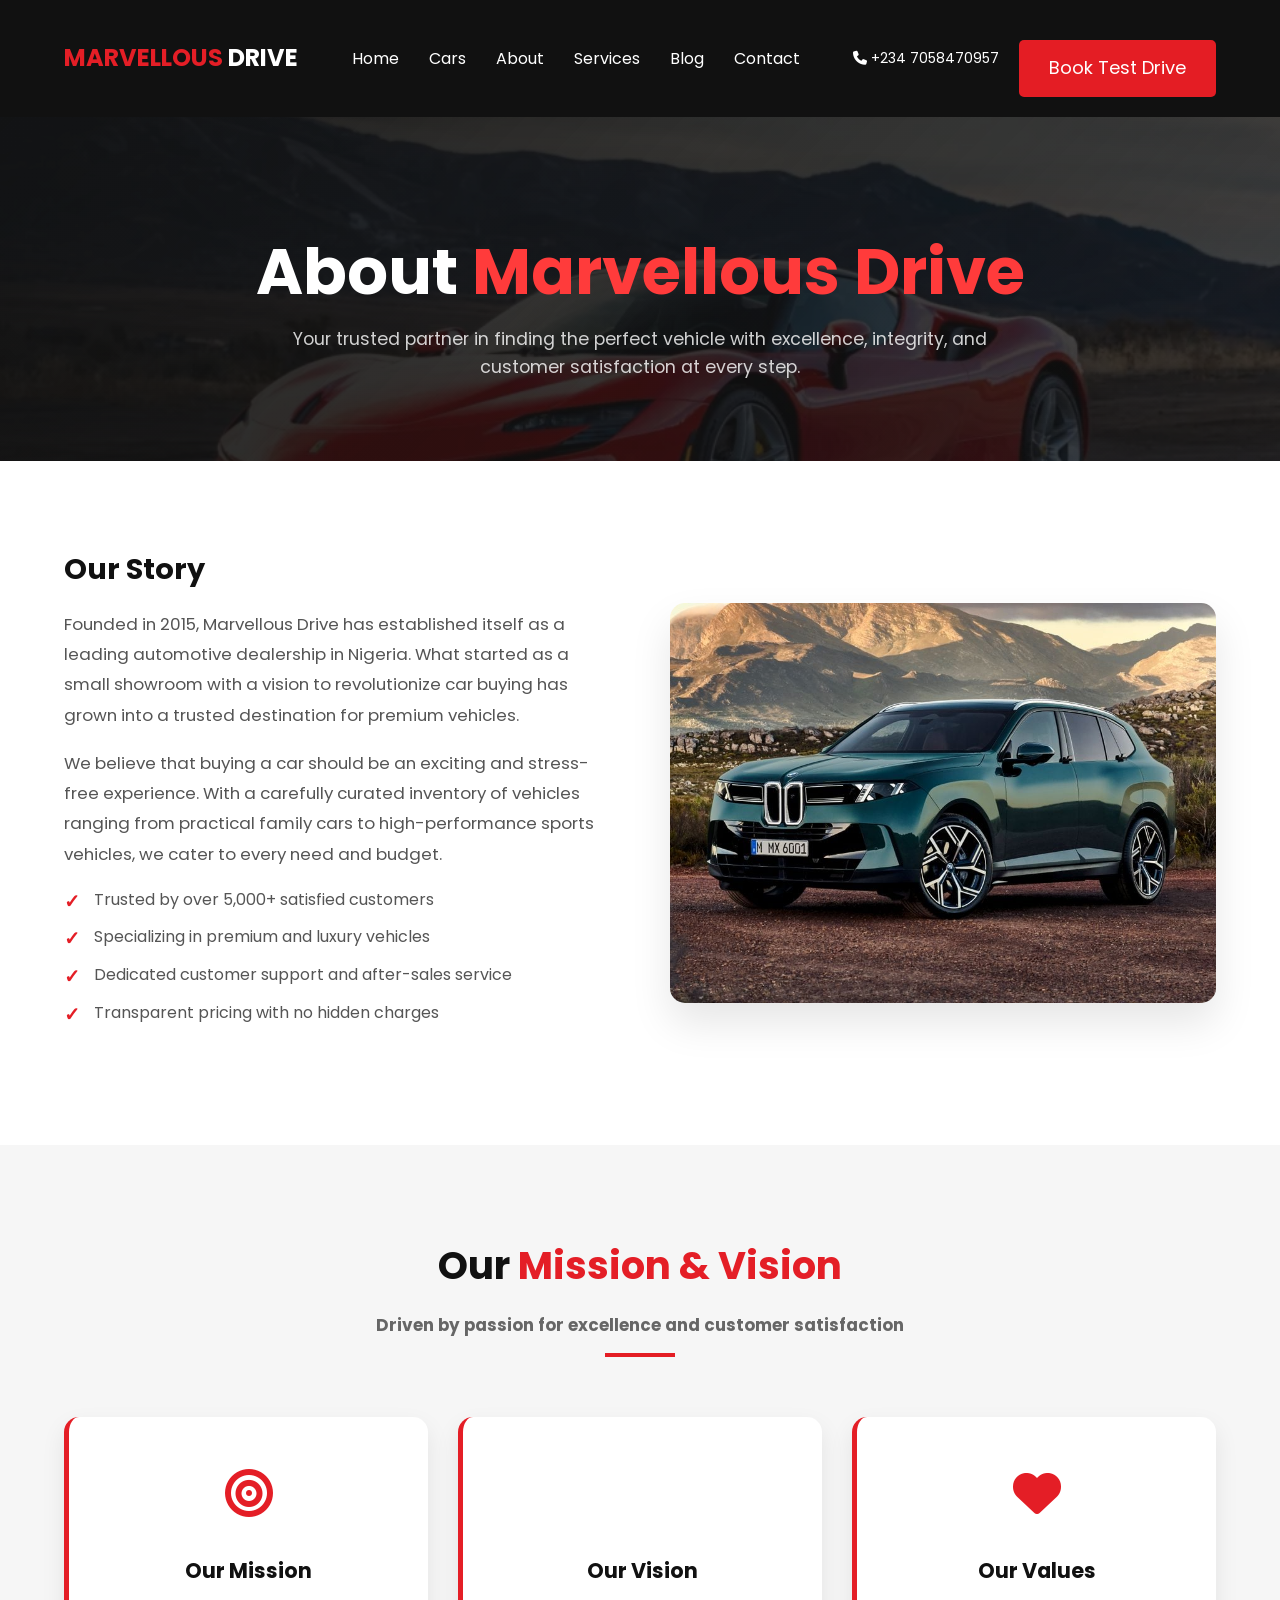
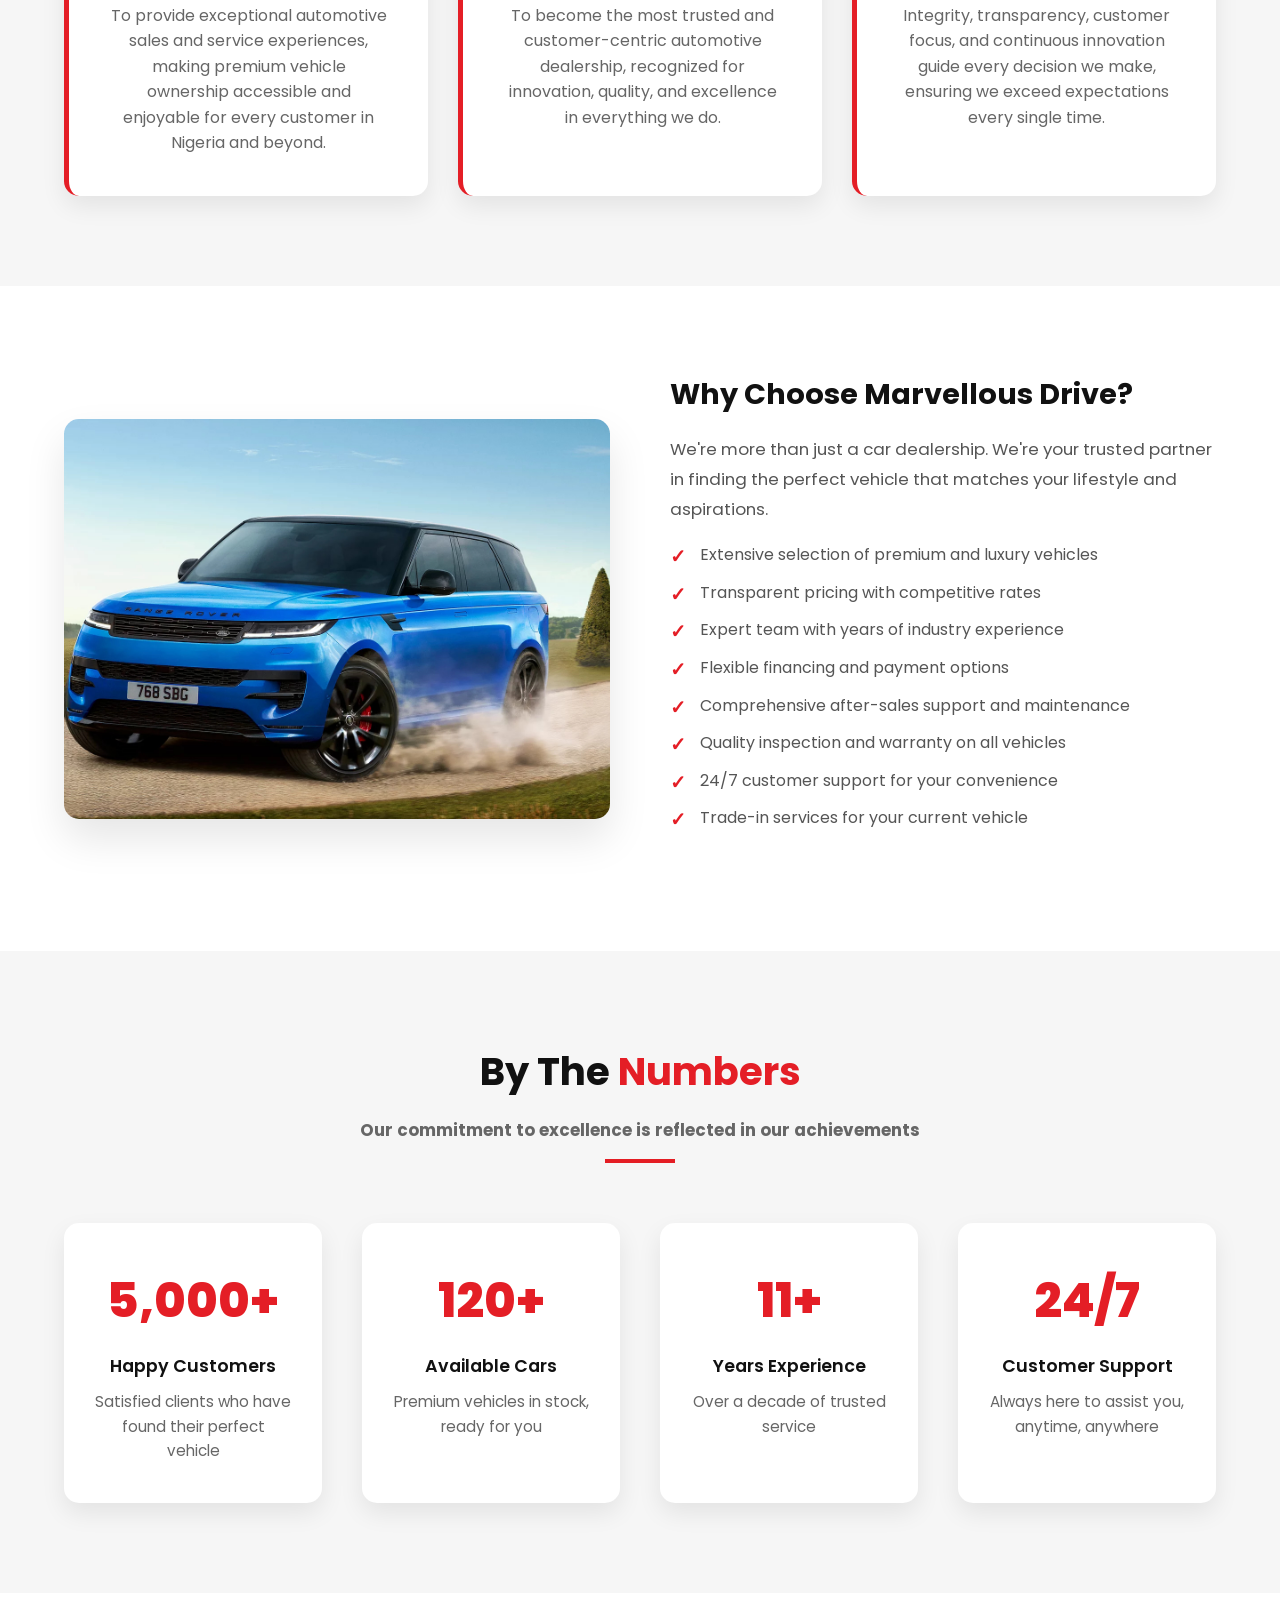
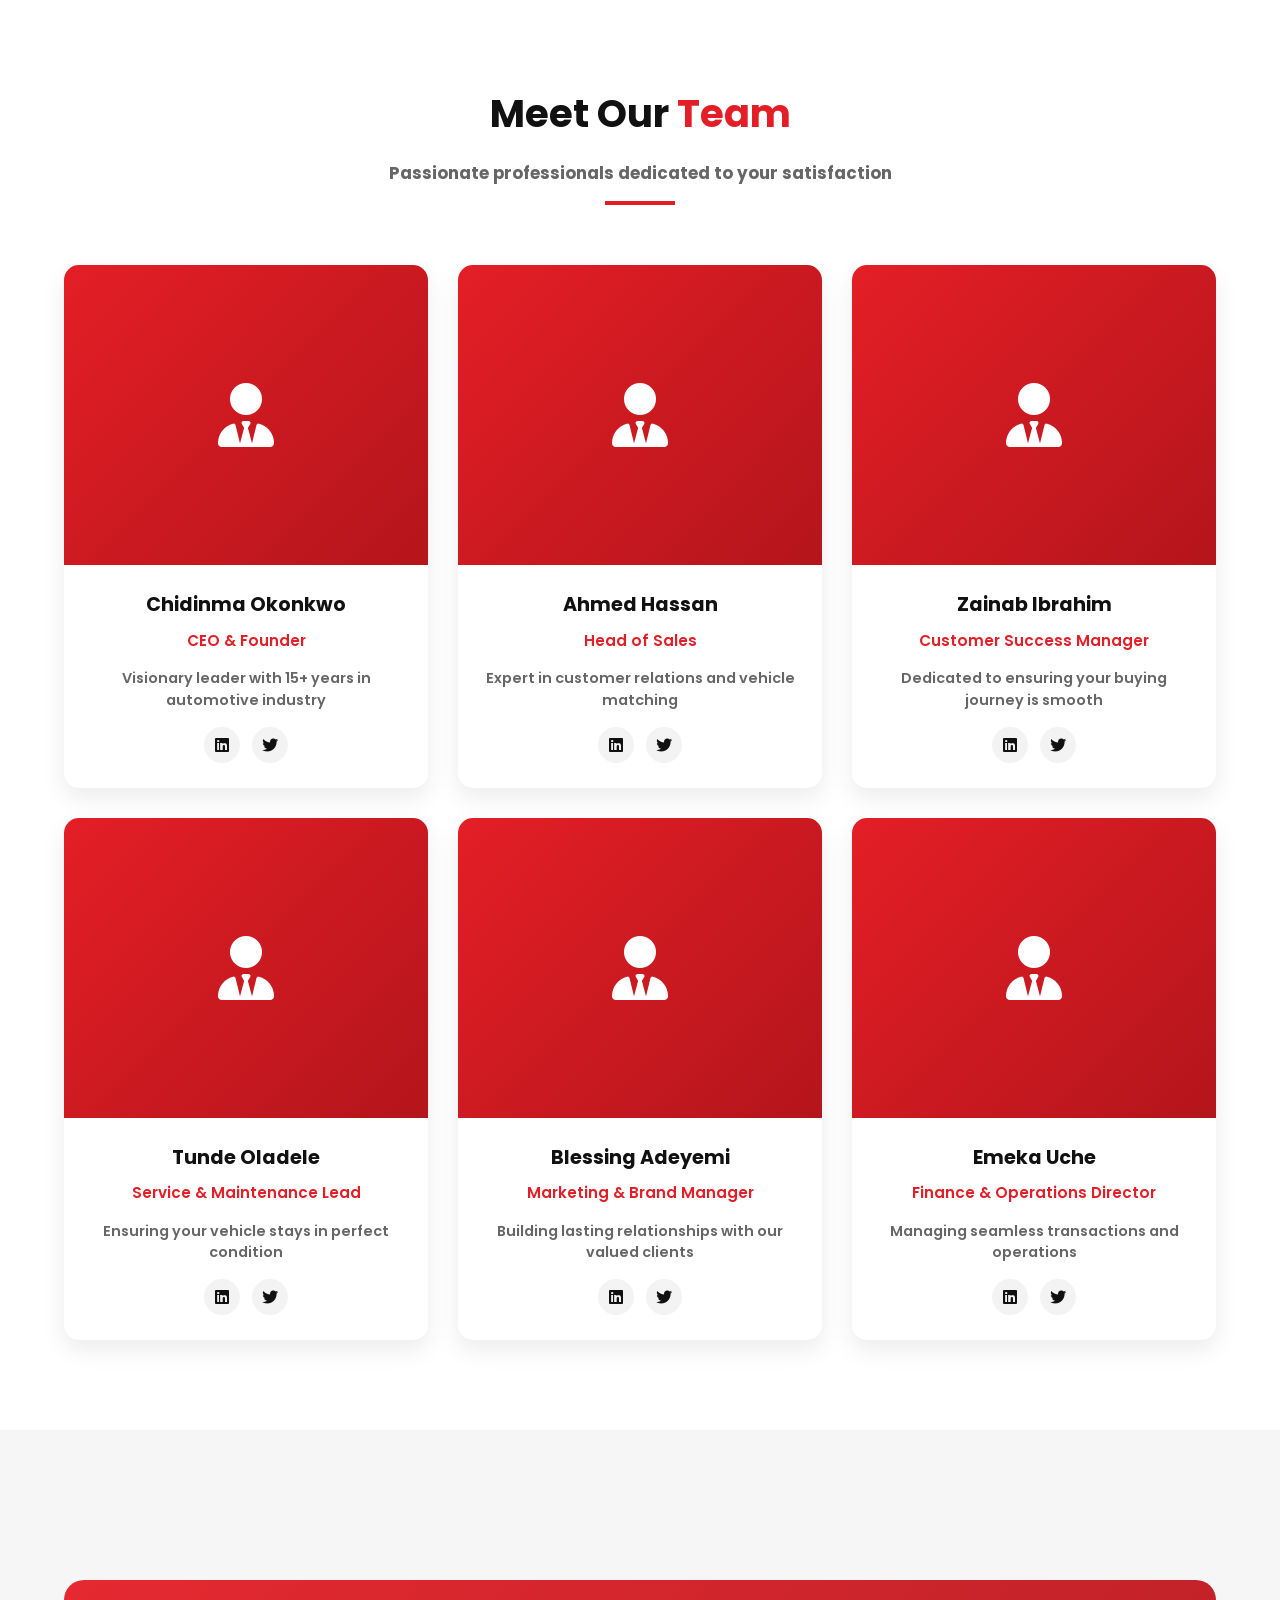
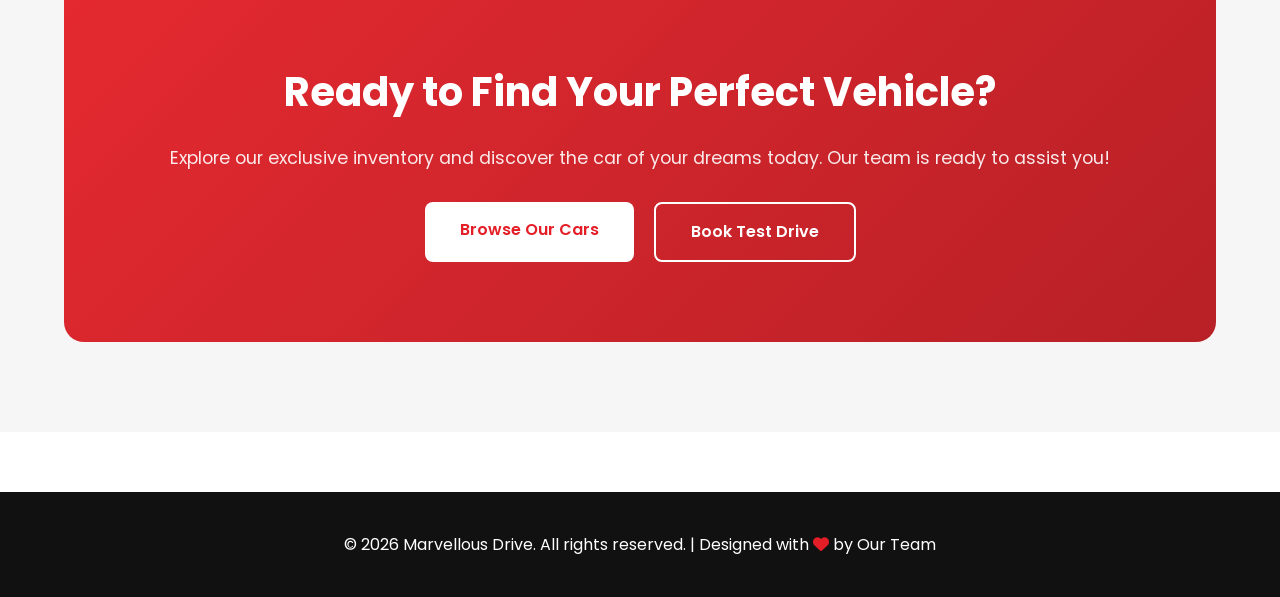
==== about.html @ fefc9649 "Add files" ====
<!DOCTYPE html>
<html lang="en">
<head>
    <meta charset="UTF-8">
    <meta name="viewport" content="width=device-width, initial-scale=1.0">
    <title>About Us | Marvellous Drive</title>
    <link rel="stylesheet" href="css/style.css">
    <link rel="preconnect" href="https://fonts.googleapis.com">
    <link rel="preconnect" href="https://fonts.gstatic.com" crossorigin>
    <link href="https://fonts.googleapis.com/css2?family=Poppins:wght@300;400;500;600;700;800&display=swap" rel="stylesheet">
    <link rel="stylesheet" href="https://cdnjs.cloudflare.com/ajax/libs/font-awesome/6.5.2/css/all.min.css">
    <style>
        /* Smooth scroll behavior */
        html {
            scroll-behavior: smooth;
        }

        /* ABOUT PAGE STYLES */
        .about-page {
            background: #f6f6f6;
        }

        .about-hero {
            background: linear-gradient(135deg, rgba(17,17,17,0.95), rgba(17,17,17,0.75)),
                url('images/2022_ferrari_sf90-stradale_sf90_-5-97916.webp') center/cover no-repeat;
            padding: 120px 0 80px;
            color: #fff;
            text-align: center;
        }

        .about-hero h1 {
            font-size: clamp(2.5rem, 5vw, 4.5rem);
            line-height: 1.1;
            margin-bottom: 18px;
        }

        .about-hero h1 span {
            color: #ff3b3b;
        }

        .about-hero p {
            color: rgba(255,255,255,0.8);
            font-size: 1.1rem;
            max-width: 700px;
            margin: 0 auto;
        }

        /* ABOUT CONTENT SECTIONS */
        .about-section {
            padding: 90px 0;
        }

        .about-section.alternate {
            background: #fff;
        }

        .section-title {
            text-align: center;
            margin-bottom: 60px;
        }

        .section-title h2 {
            font-size: clamp(2rem, 3vw, 3rem);
            color: #111;
            margin-bottom: 15px;
        }

        .section-title span {
            color: #e41e26;
        }

        .section-title p {
            color: #666;
            font-size: 1.05rem;
            max-width: 700px;
            margin: 0 auto;
        }

        /* ABOUT CONTENT LAYOUT */
        .about-content {
            display: grid;
            grid-template-columns: 1fr 1fr;
            gap: 60px;
            align-items: center;
        }

        .about-content.reverse {
            direction: rtl;
        }

        .about-content.reverse > * {
            direction: ltr;
        }

        .about-text h3 {
            font-size: 1.8rem;
            color: #111;
            margin-bottom: 20px;
            line-height: 1.3;
        }

        .about-text p {
            color: #555;
            line-height: 1.8;
            margin-bottom: 18px;
            font-size: 1.05rem;
        }

        .about-text ul {
            list-style: none;
            margin-bottom: 30px;
        }

        .about-text li {
            color: #555;
            font-size: 1rem;
            padding-left: 30px;
            margin-bottom: 12px;
            position: relative;
            line-height: 1.6;
        }

        .about-text li:before {
            content: "✓";
            position: absolute;
            left: 0;
            color: #e41e26;
            font-weight: 700;
            font-size: 1.2rem;
        }

        .about-image {
            border-radius: 15px;
            overflow: hidden;
            box-shadow: 0 20px 40px rgba(0,0,0,0.1);
        }

        .about-image img {
            width: 100%;
            height: 400px;
            object-fit: cover;
            display: block;
        }

        /* STATS SECTION */
        .stats-container {
            display: grid;
            grid-template-columns: repeat(auto-fit, minmax(250px, 1fr));
            gap: 40px;
            margin-bottom: 0;
        }

        .stat-item {
            background: #fff;
            border-radius: 15px;
            padding: 40px 30px;
            text-align: center;
            box-shadow: 0 10px 25px rgba(0,0,0,0.08);
            transition: transform 0.3s ease, box-shadow 0.3s ease;
        }

        .stat-item:hover {
            transform: translateY(-8px);
            box-shadow: 0 15px 35px rgba(0,0,0,0.12);
        }

        .stat-item .number {
            font-size: 3rem;
            font-weight: 800;
            color: #e41e26;
            margin-bottom: 12px;
        }

        .stat-item .label {
            font-size: 1.1rem;
            color: #111;
            font-weight: 600;
        }

        .stat-item .description {
            color: #666;
            font-size: 0.95rem;
            margin-top: 10px;
        }

        /* VALUES SECTION */
        .values-grid {
            display: grid;
            grid-template-columns: repeat(auto-fit, minmax(280px, 1fr));
            gap: 30px;
        }

        .value-card {
            background: #fff;
            border-radius: 15px;
            padding: 40px;
            text-align: center;
            box-shadow: 0 10px 25px rgba(0,0,0,0.08);
            border-left: 5px solid #e41e26;
            transition: transform 0.3s ease;
        }

        .value-card:hover {
            transform: translateY(-10px);
        }

        .value-card .icon {
            font-size: 3rem;
            color: #e41e26;
            margin-bottom: 20px;
            display: block;
        }

        .value-card h4 {
            font-size: 1.3rem;
            color: #111;
            margin-bottom: 15px;
        }

        .value-card p {
            color: #666;
            line-height: 1.6;
        }

        /* TEAM SECTION */
        .team-grid {
            display: grid;
            grid-template-columns: repeat(auto-fit, minmax(280px, 1fr));
            gap: 30px;
        }

        .team-member {
            background: #fff;
            border-radius: 15px;
            overflow: hidden;
            text-align: center;
            box-shadow: 0 10px 25px rgba(0,0,0,0.08);
            transition: transform 0.3s ease;
        }

        .team-member:hover {
            transform: translateY(-10px);
        }

        .member-image {
            width: 100%;
            height: 300px;
            background: linear-gradient(135deg, #e41e26, #b4151b);
            display: flex;
            align-items: center;
            justify-content: center;
            font-size: 4rem;
            color: #fff;
        }

        .member-info {
            padding: 25px;
        }

        .member-info h4 {
            font-size: 1.2rem;
            color: #111;
            margin-bottom: 8px;
        }

        .member-info p {
            color: #e41e26;
            font-size: 0.95rem;
            margin-bottom: 15px;
            font-weight: 600;
        }

        .member-info .description {
            color: #666;
            font-size: 0.9rem;
            line-height: 1.5;
            margin-bottom: 15px;
        }

        .member-socials {
            display: flex;
            gap: 12px;
            justify-content: center;
        }

        .member-socials a {
            width: 36px;
            height: 36px;
            border-radius: 50%;
            background: #f3f3f3;
            color: #111;
            display: flex;
            align-items: center;
            justify-content: center;
            transition: all 0.3s ease;
        }

        .member-socials a:hover {
            background: #e41e26;
            color: #fff;
        }

        /* CTA SECTION */
        .about-cta {
            background: linear-gradient(135deg, rgba(228, 30, 38, 0.95), rgba(180, 21, 27, 0.95));
            color: #fff;
            text-align: center;
            padding: 80px 30px;
            border-radius: 20px;
            margin: 60px 0 0;
        }

        .about-cta h2 {
            font-size: 2.5rem;
            margin-bottom: 20px;
        }

        .about-cta p {
            font-size: 1.1rem;
            margin-bottom: 30px;
            color: rgba(255,255,255,0.9);
        }

        .cta-buttons {
            display: flex;
            gap: 20px;
            justify-content: center;
            flex-wrap: wrap;
        }

        .cta-btn {
            padding: 15px 35px;
            border-radius: 8px;
            font-size: 1rem;
            font-weight: 600;
            cursor: pointer;
            border: none;
            transition: all 0.3s ease;
            text-decoration: none;
            display: inline-block;
        }

        .cta-btn.primary {
            background: #fff;
            color: #e41e26;
        }

        .cta-btn.primary:hover {
            transform: translateY(-3px);
            box-shadow: 0 10px 25px rgba(0,0,0,0.2);
        }

        .cta-btn.secondary {
            background: transparent;
            color: #fff;
            border: 2px solid #fff;
        }

        .cta-btn.secondary:hover {
            background: #fff;
            color: #e41e26;
        }

        /* RESPONSIVE */
        @media (max-width: 768px) {
            .about-content {
                grid-template-columns: 1fr;
                gap: 40px;
            }

            .about-content.reverse {
                direction: ltr;
            }

            .about-image img {
                height: 300px;
            }

            .about-section {
                padding: 60px 0;
            }

            .stats-container {
                grid-template-columns: 1fr 1fr;
                gap: 20px;
            }

            .values-grid,
            .team-grid {
                grid-template-columns: 1fr;
            }

            .about-hero {
                padding: 80px 0 60px;
            }

            .about-cta {
                padding: 60px 20px;
            }

            .about-cta h2 {
                font-size: 1.8rem;
            }

            .cta-buttons {
                flex-direction: column;
                gap: 15px;
            }

            .cta-btn {
                width: 100%;
            }
        }

        @media (max-width: 480px) {
            .stats-container {
                grid-template-columns: 1fr;
            }

            .stat-item .number {
                font-size: 2.2rem;
            }

            .about-hero h1 {
                font-size: 1.8rem;
            }

            .section-title h2 {
                font-size: 1.5rem;
            }

            .about-text h3 {
                font-size: 1.4rem;
            }
        }
    </style>
</head>
<body>

    <header>
        <div class="container">
            <div class="logo">
                <h2><span>MARVELLOUS</span> DRIVE</h2>
            </div>

            <nav>
                <ul>
                    <li><a href="car.html">Home</a></li>
                    <li><a href="cars.html">Cars</a></li>
                    <li><a href="about.html">About</a></li>
                    <li><a href="#">Services</a></li>
                    <li><a href="#">Blog</a></li>
                    <li><a href="#">Contact</a></li>
                </ul>
            </nav>

            <div class="header-right">
                <p><i class="fa-solid fa-phone"></i> +234 7058470957</p>
                <a href="#" class="btn">Book Test Drive</a>
            </div>
        </div>
    </header>

    <main class="about-page">
        <!-- Hero Section -->
        <section class="about-hero">
            <div class="container">
                <h1>About <span>Marvellous Drive</span></h1>
                <p>Your trusted partner in finding the perfect vehicle with excellence, integrity, and customer satisfaction at every step.</p>
            </div>
        </section>

        <!-- Our Story Section -->
        <section class="about-section alternate">
            <div class="container">
                <div class="about-content">
                    <div class="about-text">
                        <h3>Our Story</h3>
                        <p>Founded in 2015, Marvellous Drive has established itself as a leading automotive dealership in Nigeria. What started as a small showroom with a vision to revolutionize car buying has grown into a trusted destination for premium vehicles.</p>
                        <p>We believe that buying a car should be an exciting and stress-free experience. With a carefully curated inventory of vehicles ranging from practical family cars to high-performance sports vehicles, we cater to every need and budget.</p>
                        <ul>
                            <li>Trusted by over 5,000+ satisfied customers</li>
                            <li>Specializing in premium and luxury vehicles</li>
                            <li>Dedicated customer support and after-sales service</li>
                            <li>Transparent pricing with no hidden charges</li>
                        </ul>
                    </div>
                    <div class="about-image">
                        <img src="images/bmw-x5-40-020.jpg" alt="Our Story">
                    </div>
                </div>
            </div>
        </section>

        <!-- Our Mission & Vision Section -->
        <section class="about-section">
            <div class="container">
                <div class="section-title">
                    <h2>Our <span>Mission & Vision</span></h2>
                    <p>Driven by passion for excellence and customer satisfaction</p>
                </div>

                <div class="values-grid">
                    <div class="value-card">
                        <span class="icon"><i class="fa-solid fa-bullseye"></i></span>
                        <h4>Our Mission</h4>
                        <p>To provide exceptional automotive sales and service experiences, making premium vehicle ownership accessible and enjoyable for every customer in Nigeria and beyond.</p>
                    </div>

                    <div class="value-card">
                        <span class="icon"><i class="fa-solid fa-telescope"></i></span>
                        <h4>Our Vision</h4>
                        <p>To become the most trusted and customer-centric automotive dealership, recognized for innovation, quality, and excellence in everything we do.</p>
                    </div>

                    <div class="value-card">
                        <span class="icon"><i class="fa-solid fa-heart"></i></span>
                        <h4>Our Values</h4>
                        <p>Integrity, transparency, customer focus, and continuous innovation guide every decision we make, ensuring we exceed expectations every single time.</p>
                    </div>
                </div>
            </div>
        </section>

        <!-- Why Choose Us Section -->
        <section class="about-section alternate">
            <div class="container">
                <div class="about-content reverse">
                    <div class="about-text">
                        <h3>Why Choose Marvellous Drive?</h3>
                        <p>We're more than just a car dealership. We're your trusted partner in finding the perfect vehicle that matches your lifestyle and aspirations.</p>
                        <ul>
                            <li>Extensive selection of premium and luxury vehicles</li>
                            <li>Transparent pricing with competitive rates</li>
                            <li>Expert team with years of industry experience</li>
                            <li>Flexible financing and payment options</li>
                            <li>Comprehensive after-sales support and maintenance</li>
                            <li>Quality inspection and warranty on all vehicles</li>
                            <li>24/7 customer support for your convenience</li>
                            <li>Trade-in services for your current vehicle</li>
                        </ul>
                    </div>
                    <div class="about-image">
                        <img src="images/900.jpg" alt="Why Choose Us">
                    </div>
                </div>
            </div>
        </section>

        <!-- Stats Section -->
        <section class="about-section">
            <div class="container">
                <div class="section-title">
                    <h2>By The <span>Numbers</span></h2>
                    <p>Our commitment to excellence is reflected in our achievements</p>
                </div>

                <div class="stats-container">
                    <div class="stat-item">
                        <div class="number">5,000+</div>
                        <div class="label">Happy Customers</div>
                        <div class="description">Satisfied clients who have found their perfect vehicle</div>
                    </div>

                    <div class="stat-item">
                        <div class="number">120+</div>
                        <div class="label">Available Cars</div>
                        <div class="description">Premium vehicles in stock, ready for you</div>
                    </div>

                    <div class="stat-item">
                        <div class="number">11+</div>
                        <div class="label">Years Experience</div>
                        <div class="description">Over a decade of trusted service</div>
                    </div>

                    <div class="stat-item">
                        <div class="number">24/7</div>
                        <div class="label">Customer Support</div>
                        <div class="description">Always here to assist you, anytime, anywhere</div>
                    </div>
                </div>
            </div>
        </section>

        <!-- Our Team Section -->
        <section class="about-section alternate">
            <div class="container">
                <div class="section-title">
                    <h2>Meet Our <span>Team</span></h2>
                    <p>Passionate professionals dedicated to your satisfaction</p>
                </div>

                <div class="team-grid">
                    <div class="team-member">
                        <div class="member-image">
                            <i class="fa-solid fa-user-tie"></i>
                        </div>
                        <div class="member-info">
                            <h4>Chidinma Okonkwo</h4>
                            <p>CEO & Founder</p>
                            <p class="description">Visionary leader with 15+ years in automotive industry</p>
                            <div class="member-socials">
                                <a href="#"><i class="fa-brands fa-linkedin"></i></a>
                                <a href="#"><i class="fa-brands fa-twitter"></i></a>
                            </div>
                        </div>
                    </div>

                    <div class="team-member">
                        <div class="member-image">
                            <i class="fa-solid fa-user-tie"></i>
                        </div>
                        <div class="member-info">
                            <h4>Ahmed Hassan</h4>
                            <p>Head of Sales</p>
                            <p class="description">Expert in customer relations and vehicle matching</p>
                            <div class="member-socials">
                                <a href="#"><i class="fa-brands fa-linkedin"></i></a>
                                <a href="#"><i class="fa-brands fa-twitter"></i></a>
                            </div>
                        </div>
                    </div>

                    <div class="team-member">
                        <div class="member-image">
                            <i class="fa-solid fa-user-tie"></i>
                        </div>
                        <div class="member-info">
                            <h4>Zainab Ibrahim</h4>
                            <p>Customer Success Manager</p>
                            <p class="description">Dedicated to ensuring your buying journey is smooth</p>
                            <div class="member-socials">
                                <a href="#"><i class="fa-brands fa-linkedin"></i></a>
                                <a href="#"><i class="fa-brands fa-twitter"></i></a>
                            </div>
                        </div>
                    </div>

                    <div class="team-member">
                        <div class="member-image">
                            <i class="fa-solid fa-user-tie"></i>
                        </div>
                        <div class="member-info">
                            <h4>Tunde Oladele</h4>
                            <p>Service & Maintenance Lead</p>
                            <p class="description">Ensuring your vehicle stays in perfect condition</p>
                            <div class="member-socials">
                                <a href="#"><i class="fa-brands fa-linkedin"></i></a>
                                <a href="#"><i class="fa-brands fa-twitter"></i></a>
                            </div>
                        </div>
                    </div>

                    <div class="team-member">
                        <div class="member-image">
                            <i class="fa-solid fa-user-tie"></i>
                        </div>
                        <div class="member-info">
                            <h4>Blessing Adeyemi</h4>
                            <p>Marketing & Brand Manager</p>
                            <p class="description">Building lasting relationships with our valued clients</p>
                            <div class="member-socials">
                                <a href="#"><i class="fa-brands fa-linkedin"></i></a>
                                <a href="#"><i class="fa-brands fa-twitter"></i></a>
                            </div>
                        </div>
                    </div>

                    <div class="team-member">
                        <div class="member-image">
                            <i class="fa-solid fa-user-tie"></i>
                        </div>
                        <div class="member-info">
                            <h4>Emeka Uche</h4>
                            <p>Finance & Operations Director</p>
                            <p class="description">Managing seamless transactions and operations</p>
                            <div class="member-socials">
                                <a href="#"><i class="fa-brands fa-linkedin"></i></a>
                                <a href="#"><i class="fa-brands fa-twitter"></i></a>
                            </div>
                        </div>
                    </div>
                </div>
            </div>
        </section>

        <!-- CTA Section -->
        <section class="about-section">
            <div class="container">
                <div class="about-cta">
                    <h2>Ready to Find Your Perfect Vehicle?</h2>
                    <p>Explore our exclusive inventory and discover the car of your dreams today. Our team is ready to assist you!</p>
                    <div class="cta-buttons">
                        <a href="cars.html" class="cta-btn primary">Browse Our Cars</a>
                        <a href="#" class="cta-btn secondary">Book Test Drive</a>
                    </div>
                </div>
            </div>
        </section>
    </main>

    <footer style="background: #111; color: #fff; padding: 40px 0; margin-top: 60px; text-align: center;">
        <div class="container">
            <p>&copy; 2026 Marvellous Drive. All rights reserved. | Designed with <i class="fa-solid fa-heart" style="color: #e41e26;"></i> by Our Team</p>
        </div>
    </footer>

    <script>
        // Scroll to top when About button is clicked
        document.addEventListener('DOMContentLoaded', function() {
            const aboutLinks = document.querySelectorAll('a[href="about.html"]');
            
            aboutLinks.forEach(link => {
                link.addEventListener('click', function(e) {
                    // If we're already on the about page, scroll to top
                    if (window.location.pathname.includes('about.html')) {
                        e.preventDefault();
                        window.scrollTo({
                            top: 0,
                            behavior: 'smooth'
                        });
                    }
                });
            });
        });
    </script>

</body>
</html>
---- css/style.css ----
*{
margin:0;
padding:0;
box-sizing:border-box;
font-family:'Poppins',sans-serif;
}

body{
background:#fff;
color:#222;
line-height:1.6;
}

.container{
width:90%;
max-width:1200px;
margin:auto;
}

button{
font-family: inherit;
}

img{
width:100%;
display:block;
}

a{
text-decoration:none;
}

ul{
list-style:none;
}

/* HEADER */

header{
background:#111;
padding:20px 0;
position:sticky;
top:0;
z-index:1000;
}

header .container{
display:flex;
justify-content:space-between;
align-items:center;
}

.logo h2{
color:#fff;
font-weight:700;
}

.logo span{
color:#e41e26;
}

nav ul{
display:flex;
gap:30px;
}

nav a{
color:#fff;
transition:.3s;
}

nav a:hover{
color:#e41e26;
}

.header-right{
display:flex;
align-items:center;
gap:20px;
}

.header-right p{
color:#fff;
font-size:14px;
}

.btn{
    background:#e41e26;
    color:#fff;
    border-radius:15px;
    font-size:18px;
    cursor:pointer;
    padding:18px 45px;
    border:none;
    transition:.3s;
/* padding:12px 25px;
border-radius:5px; */

}

.btn:hover{
background:#b9151d;
}

/* HERO */

.hero{
height:650px;
background:url('../images/2022_ferrari_sf90-stradale_sf90_-5-97916.webp') center/cover;
position:relative;
display:flex;
align-items:center;
}

.overlay{
position:absolute;
top:0;
left:0;
width:100%;
height:100%;
background:rgba(0,0,0,.55);
}

.hero-content{
position:relative;
display:flex;
justify-content:space-between;
align-items:center;
}

.hero-text{
width:50%;
color:#fff;
}

.hero-text h1{
font-size:65px;
font-weight:800;
line-height:1.1;
margin-bottom:20px;
}

.hero-text span{
color:#ff2f2f;
}

.hero-text p{
font-size:18px;
margin-bottom:30px;
max-width:500px;
}

.buttons{
 margin-top:40px;
}

.btn-outline{
    background-color: black;
    color:#fff;
    margin-left:20px;
    border-radius:15px;
    font-size:18px;
    cursor:pointer;
    padding:18px 45px;
    border:none;
    transition:.3s;
}

.btn-outline:hover{
background:#2d2a2a;
color:#f5f2f2;
}

.hero-image{
width:100%;
background-size: cover;
display: block;
}

/* SEARCH */

.search-box{
margin-top:-50px;
position:relative;
z-index:10;
}

.search-box form{
background:#fff;
padding:25px;
display:grid;
grid-template-columns:repeat(5,1fr);
gap:15px;
border-radius:10px;
box-shadow:0 10px 30px rgba(0,0,0,.15);
}

.search-box select,
.search-box button{
height:50px;
border:1px solid #ddd;
padding:0 15px;
border-radius:5px;
}

.search-box button{
background:#e41e26;
color:#fff;
border:none;
cursor:pointer;
}

/* FEATURED */

.featured{
padding:80px 0;
}

.featured h2{
text-align:center;
font-size:40px;
margin-bottom:10px;
}

.featured p{
text-align:center;
color:#777;
margin-bottom:50px;
}

.cars{
display:grid;
grid-template-columns:repeat(4,1fr);
gap:30px;
background-color: whitesmoke;
}

.card{
background:#fff;
border-radius:10px;
overflow:hidden;
box-shadow:0 5px 20px rgba(0,0,0,.1);
transition:.3s;
}

.card:hover{
transform:translateY(-8px);
}

.card img{
height:220px;
object-fit:contain;
}

.card h3{
padding:20px 20px 5px;
color: white;
}

.price{
display:block;
padding:0 20px;
color:#e41e26;
font-size:24px;
font-weight:700;
}

.card ul{
padding:20px;
display:flex;
justify-content:space-between;
font-size:14px;
color:#fffefe;
}

.card a{
display:block;
margin:20px;
text-align:center;
background:#111;
color:#fff;
padding:12px;
border-radius:5px;
}


/* jvuoiy */
/* ===========================
   CARS INVENTORY PAGE
=========================== */

.inventory-page{
    background: #f6f6f6;
}

.inventory-hero{
    background: linear-gradient(135deg, rgba(17,17,17,0.95), rgba(17,17,17,0.75)),
        url('../images/2022_ferrari_sf90-stradale_sf90_-5-97916.webp') center/cover no-repeat;
    padding: 90px 0 70px;
}

.inventory-hero-inner{
    display: flex;
    align-items: center;
    justify-content: space-between;
    gap: 30px;
}

.hero-copy{
    max-width: 680px;
    color: #fff;
}

.eyebrow{
    display: inline-block;
    background: rgba(228, 30, 38, 0.16);
    border: 1px solid rgba(255,255,255,0.15);
    color: #ffb0b4;
    padding: 8px 16px;
    border-radius: 999px;
    font-size: 12px;
    letter-spacing: 0.12em;
    text-transform: uppercase;
    margin-bottom: 20px;
}

.hero-copy h1{
    font-size: clamp(2.5rem, 5vw, 4.5rem);
    line-height: 1.1;
    margin-bottom: 18px;
}

.hero-copy h1 span{
    color: #ff3b3b;
}

.hero-copy p{
    color: rgba(255,255,255,0.8);
    font-size: 1.05rem;
    max-width: 560px;
}

.filter-tags{
    display: flex;
    flex-wrap: wrap;
    gap: 12px;
    margin-top: 28px;
}

.filter-tag{
    background: rgba(255,255,255,0.08);
    color: #fff;
    border: 1px solid rgba(255,255,255,0.18);
    padding: 10px 16px;
    border-radius: 999px;
    font-size: 0.82rem;
    cursor: pointer;
    transition: all 0.3s ease;
    font-family: inherit;
}

.filter-tag:hover{
    background: rgba(228, 30, 38, 0.3);
    border-color: #e41e26;
}

.filter-tag.active{
    background: #e41e26;
    border-color: #e41e26;
}

.hero-panel{
    display: grid;
    gap: 18px;
    width: min(100%, 280px);
}

.stat-box{
    background: rgba(255,255,255,0.08);
    border: 1px solid rgba(255,255,255,0.12);
    border-radius: 18px;
    padding: 22px 20px;
    color: #fff;
    backdrop-filter: blur(5px);
}

.stat-box strong{
    display: block;
    font-size: 2rem;
    color: #fff;
}

.stat-box span{
    color: rgba(255,255,255,0.75);
    font-size: 0.9rem;
}

.car-catalog{
    padding: 90px 0;
}

.section-heading{
    text-align: center;
    margin-bottom: 45px;
}

.section-heading h2{
    font-size: clamp(2rem, 3vw, 3rem);
    margin-bottom: 12px;
}

.section-heading p{
    color: #666;
    font-size: 1rem;
}

.car-grid{
    display: grid;
    grid-template-columns: repeat(4, minmax(0, 1fr));
    gap: 28px;
}

.inventory-card{
    background: #fff;
    border-radius: 18px;
    overflow: hidden;
    box-shadow: 0 15px 30px rgba(0,0,0,0.08);
    transition: transform 0.3s ease, box-shadow 0.3s ease, opacity 0.3s ease;
    opacity: 1;
}

.inventory-card:hover{
    transform: translateY(-8px);
    box-shadow: 0 20px 35px rgba(0,0,0,0.12);
}

.image-wrap img{
    width: 100%;
    height: 220px;
    object-fit: cover;
    display: block;
}

.card-body{
    padding: 20px 18px 18px;
}

.title-row{
    display: flex;
    align-items: center;
    justify-content: space-between;
    gap: 12px;
    margin-bottom: 8px;
    flex-wrap: wrap;
}

.title-row h3{
    font-size: 1.5rem;
    color: #111;
}

.price{
    color: #e41e26;
    font-size: 1.1rem;
    font-weight: 700;
    white-space: nowrap;
    word-break: break-word;
}

.model{
    color: #666;
    font-size: 0.95rem;
    margin-bottom: 16px;
}

.tag-list{
    display: flex;
    flex-wrap: wrap;
    gap: 8px;
    margin-bottom: 18px;
}

.tag{
    display: inline-block;
    background: #f3f3f3;
    color: #333;
    border-radius: 999px;
    padding: 7px 10px;
    font-size: 0.72rem;
    font-weight: 600;
}

.specs{
    list-style: none;
    display: grid;
    gap: 8px;
    color: #444;
    font-size: 0.85rem;
    margin-bottom: 18px;
}

.specs li{
    display: flex;
    align-items: center;
    gap: 8px;
}

.specs i{
    color: #e41e26;
}

.cta-row{
    display: flex;
    gap: 10px;
}

.primary-btn,
.secondary-btn{
    display: inline-flex;
    justify-content: center;
    align-items: center;
    border-radius: 10px;
    padding: 12px 14px;
    border: none;
    font-size: 0.85rem;
    cursor: pointer;
    transition: 0.3s ease;
}

.primary-btn{
    background: #111;
    color: #fff;
    flex: 1;
    text-decoration: none;
}

.primary-btn:hover{
    background: #e41e26;
}

.secondary-btn{
    background: #f1f1f1;
    color: #111;
    flex: 1;
}

.secondary-btn:hover{
    background: #e41e26;
    color: #fff;
}

img{
    max-width:100%;
    display:block;
}

a{
    text-decoration:none;
}

ul{
    list-style:none;
}

.section-title{
    text-align:center;
    font-size:36px;
    font-weight:bold;
    margin-bottom:50px;
    position:relative;
}

.section-title::after{
    content:"";
    width:70px;
    height:4px;
    background:#e41d24;
    display:block;
    margin:15px auto;
}

/* ===========================
   WHY CHOOSE US
=========================== */

.why-us{
    background:#111;
    color:#fff;
    padding:80px 8%;
}

.cards{
    display:grid;
    grid-template-columns:repeat(auto-fit,minmax(220px,1fr));
    gap:25px;
}

.card{
    background:#1d1d1d;
    text-align:center;
    padding:35px 20px;
    border-radius:10px;
    transition:.4s;
}

.card:hover{
    transform:translateY(-8px);
}

.card i{
    font-size:45px;
    color:#fff;
    margin-bottom:20px;
}

.card h3{
    margin-bottom:10px;
}

.card p{
    color:#bbb;
    font-size:15px;
}

/* ===========================
   BRANDS
=========================== */

.brands{
    padding:80px 8%;
    background:#fff;
}

.brand-logos{
    display:flex;
    justify-content:center;
    align-items:center;
    gap:45px;
    flex-wrap:wrap;
}

.brand-logos img{
    width:90px;
    transition:.3s;
}

.brand-logos img:hover{
    transform:scale(1.1);
}

/* ===========================
   SPECIAL OFFER
=========================== */

.offer{
    background:#111;
    color:#fff;
    padding:70px 8%;
    display:flex;
    align-items:center;
    justify-content:space-between;
    flex-wrap:wrap;
    gap:40px;
}

.offer-text{
    flex:1;
}

.offer-text span{
    color:#ff3333;
    text-transform:uppercase;
}

.offer-text h2{
    font-size:45px;
    margin:10px 0 20px;
}

.offer-text p{
    margin-bottom:10px;
}

.btn{
    display:inline-block;
    margin-top:20px;
    background:#e41d24;
    color:#fff;
    padding:14px 30px;
    border-radius:5px;
    transition:.3s;
}

.btn:hover{
    background:#c1151a;
}

.offer-image{
    flex:1;
}

/* ===========================
   TESTIMONIALS
=========================== */

.testimonial{
    padding:80px 8%;
}

.reviews{
    display:grid;
    grid-template-columns:repeat(auto-fit,minmax(280px,1fr));
    gap:25px;
}

.review{
    background:#fff;
    padding:30px;
    border-radius:10px;
    box-shadow:0 5px 20px rgba(0,0,0,.1);
}

.review p{
    margin-bottom:20px;
}

.stars{
    color:gold;
    margin-bottom:20px;
    font-size:18px;
}

.user{
    display:flex;
    align-items:center;
    gap:15px;
}

.user img{
    width:60px;
    height:60px;
    border-radius:50%;
    object-fit:cover;
}

/* ===========================
   CONTACT
=========================== */

.contact{
    background:#111;
    color:#fff;
    padding:80px 8%;
    display:grid;
    grid-template-columns:1fr 2fr 1fr;
    gap:30px;
}

.contact-info p{
    margin:20px 0;
}

.contact-info i{
    color:#e41d24;
    margin-right:10px;
}

.contact-form{
    display:grid;
    grid-template-columns:1fr 1fr;
    gap:15px;
}

.contact-form textarea{
    grid-column:1/3;
    height:150px;
}

.contact-form input,
.contact-form textarea{
    background:#1d1d1d;
    border:none;
    color:#fff;
    padding:15px;
    outline:none;
}

.contact-form button{
    grid-column:1/3;
    background:#e41d24;
    color:#fff;
    border:none;
    padding:15px;
    cursor:pointer;
    font-size:16px;
}

.contact-form button:hover{
    background:#c1151a;
}

.map img{
    width:100%;
    border-radius:8px;
}

/* ===========================
   FOOTER
=========================== */

footer{
    background:#0b0b0b;
    color:#fff;
}

.footer-container{
    display:grid;
    grid-template-columns:repeat(auto-fit,minmax(220px,1fr));
    gap:40px;
    padding:70px 8%;
}

.footer-container h2,
.footer-container h3{
    margin-bottom:20px;
}

.footer-container p{
    color:#bbb;
}

.footer-container ul li{
    margin-bottom:12px;
}

.footer-container ul li a{
    color:#bbb;
}

.footer-container ul li a:hover{
    color:#fff;
}

.footer-container input{
    width:100%;
    padding:12px;
    margin:15px 0;
    background:#222;
    border:none;
    color:#fff;
}

.footer-container button{
    background:#e41d24;
    color:#fff;
    border:none;
    padding:12px 25px;
    cursor:pointer;
}

.footer-container button:hover{
    background:#c1151a;
}

.social{
    margin-top:20px;
}

.social i{
    width:40px;
    height:40px;
    background:#222;
    text-align:center;
    line-height:40px;
    border-radius:50%;
    margin-right:10px;
    cursor:pointer;
    transition:.3s;
}

.social i:hover{
    background:#e41d24;
}

.copyright{
    text-align:center;
    border-top:1px solid #222;
    padding:20px;
    color:#aaa;
}

/* ===========================
   RESPONSIVE
=========================== */

@media(max-width:991px){

.offer{
    flex-direction:column;
    text-align:center;
}

.contact{
    grid-template-columns:1fr;
}

.contact-form{
    grid-template-columns:1fr;
}

.contact-form textarea,
.contact-form button{
    grid-column:1;
}

}

@media(max-width:768px){

.section-title{
    font-size:28px;
}

.offer-text h2{
    font-size:32px;
}

.brand-logos{
    gap:25px;
}

.brand-logos img{
    width:70px;
}

}

/* moblie */
@media(max-width:768px){

header .container{
    flex-direction:column;
    align-items:flex-start;
    gap:15px;
}

nav ul{
    flex-wrap:wrap;
    gap:15px;
}

.header-right{
    flex-direction:column;
    align-items:flex-start;
    gap:10px;
}

.hero{
    height:auto;
    padding:60px 0;
}

.hero-content{
    flex-direction:column;
    text-align:center;
}

.hero-text{
    width:100%;
}

.hero-text h1{
    font-size:32px;
}

.search-box form{
    grid-template-columns:1fr;
}

.cars{
    grid-template-columns:1fr;
}

.card img{
    height:auto;
}

}
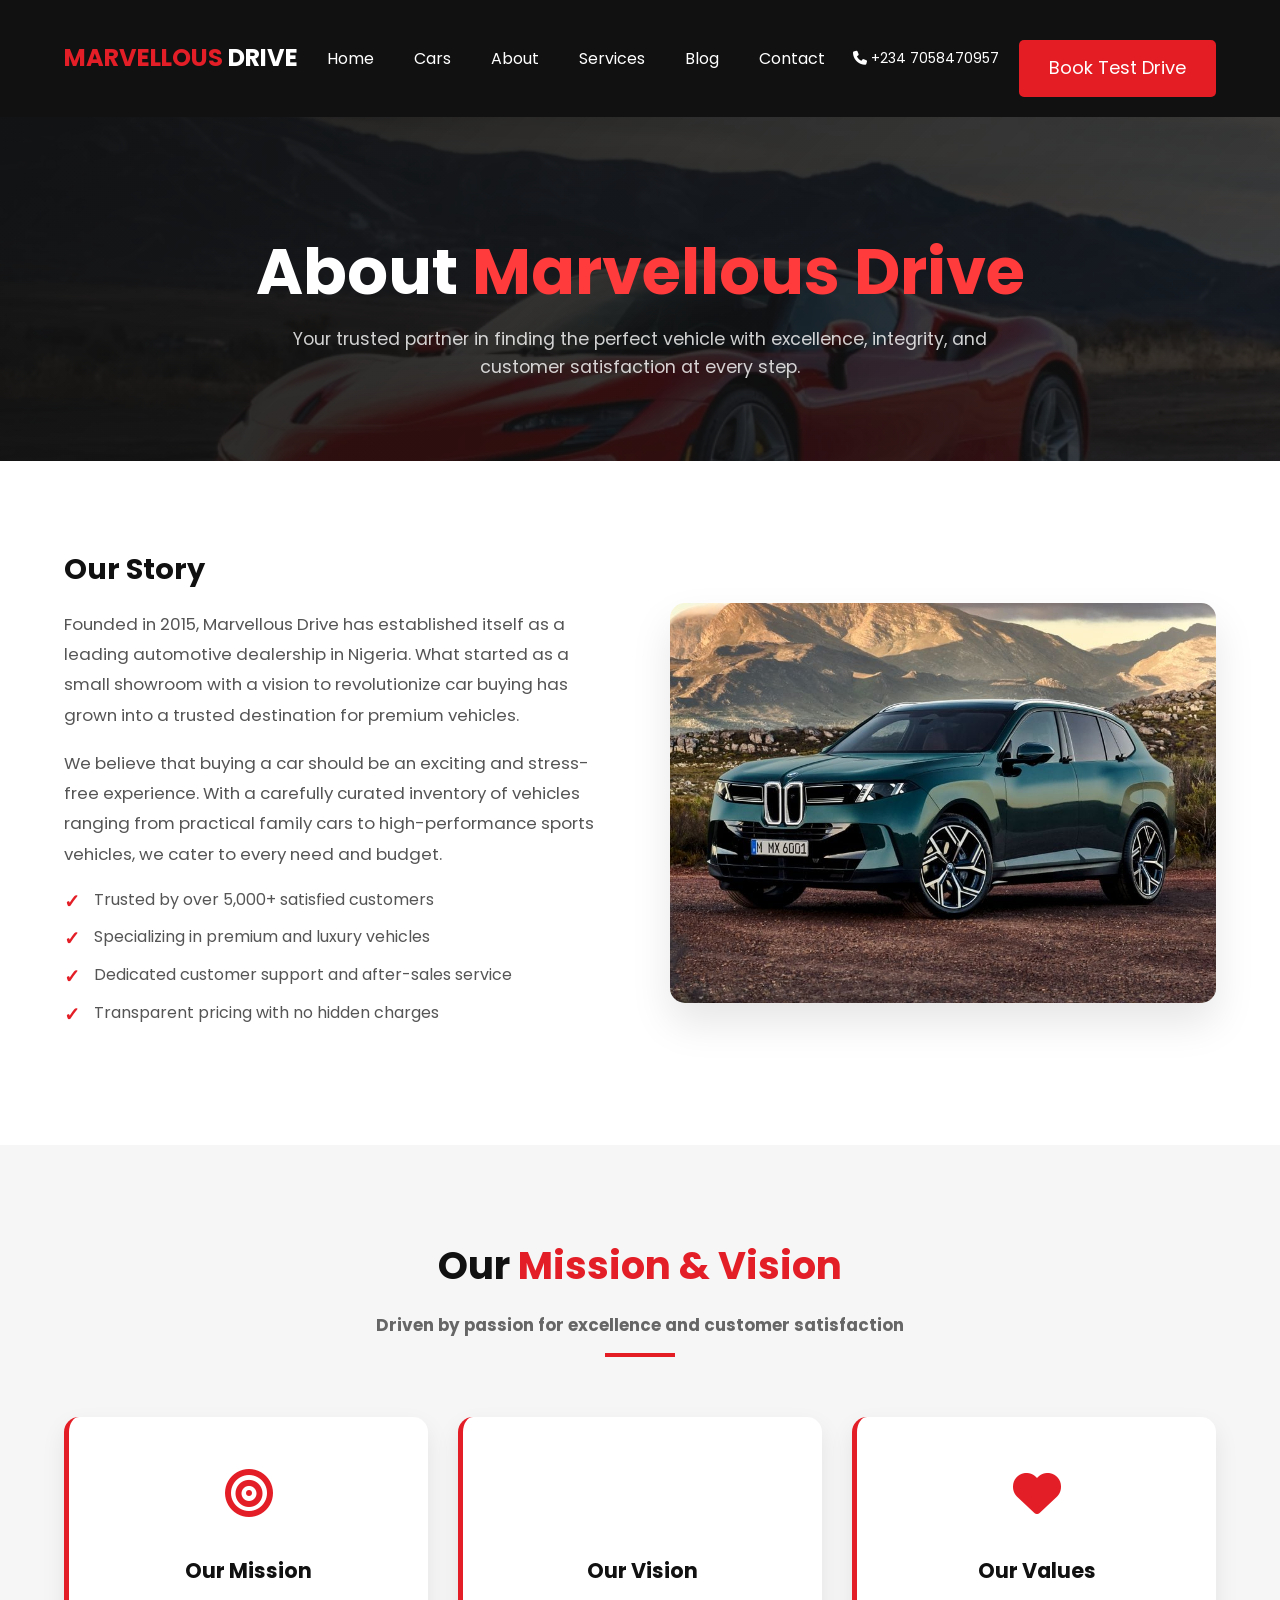
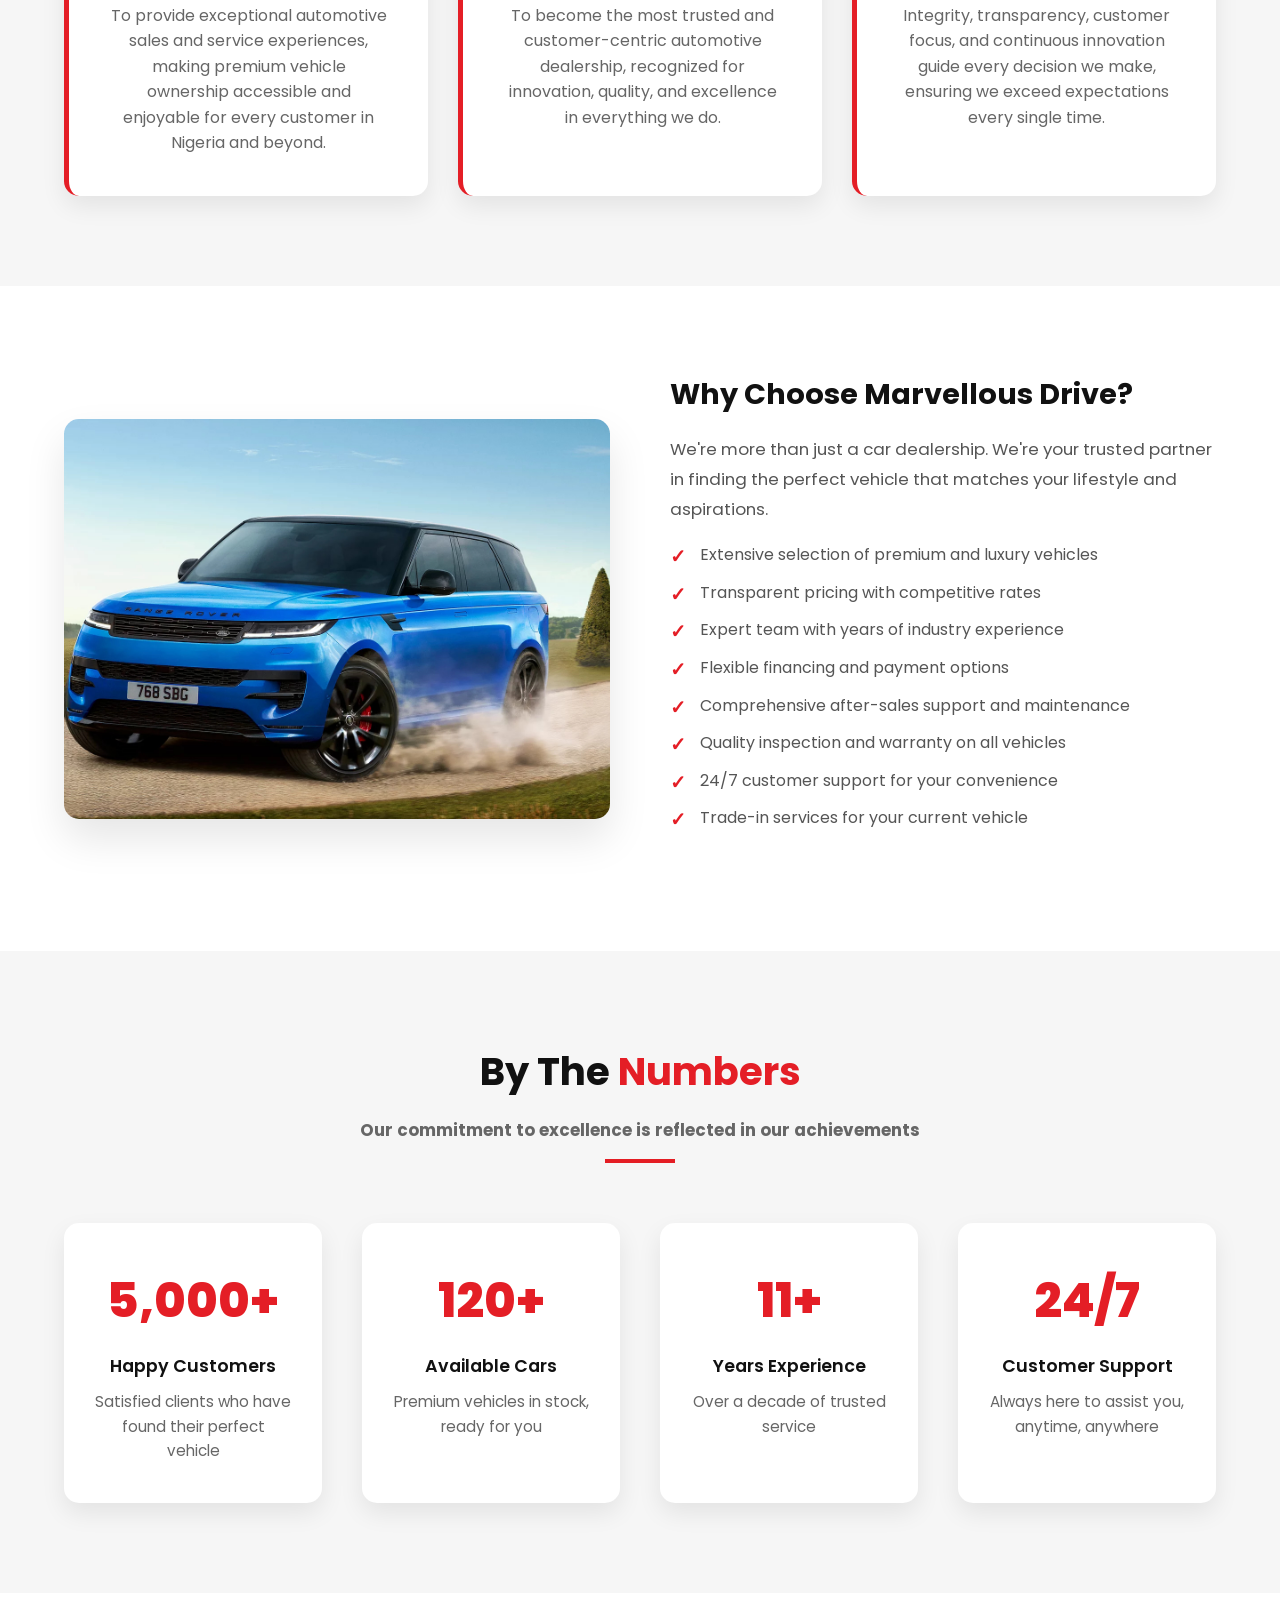
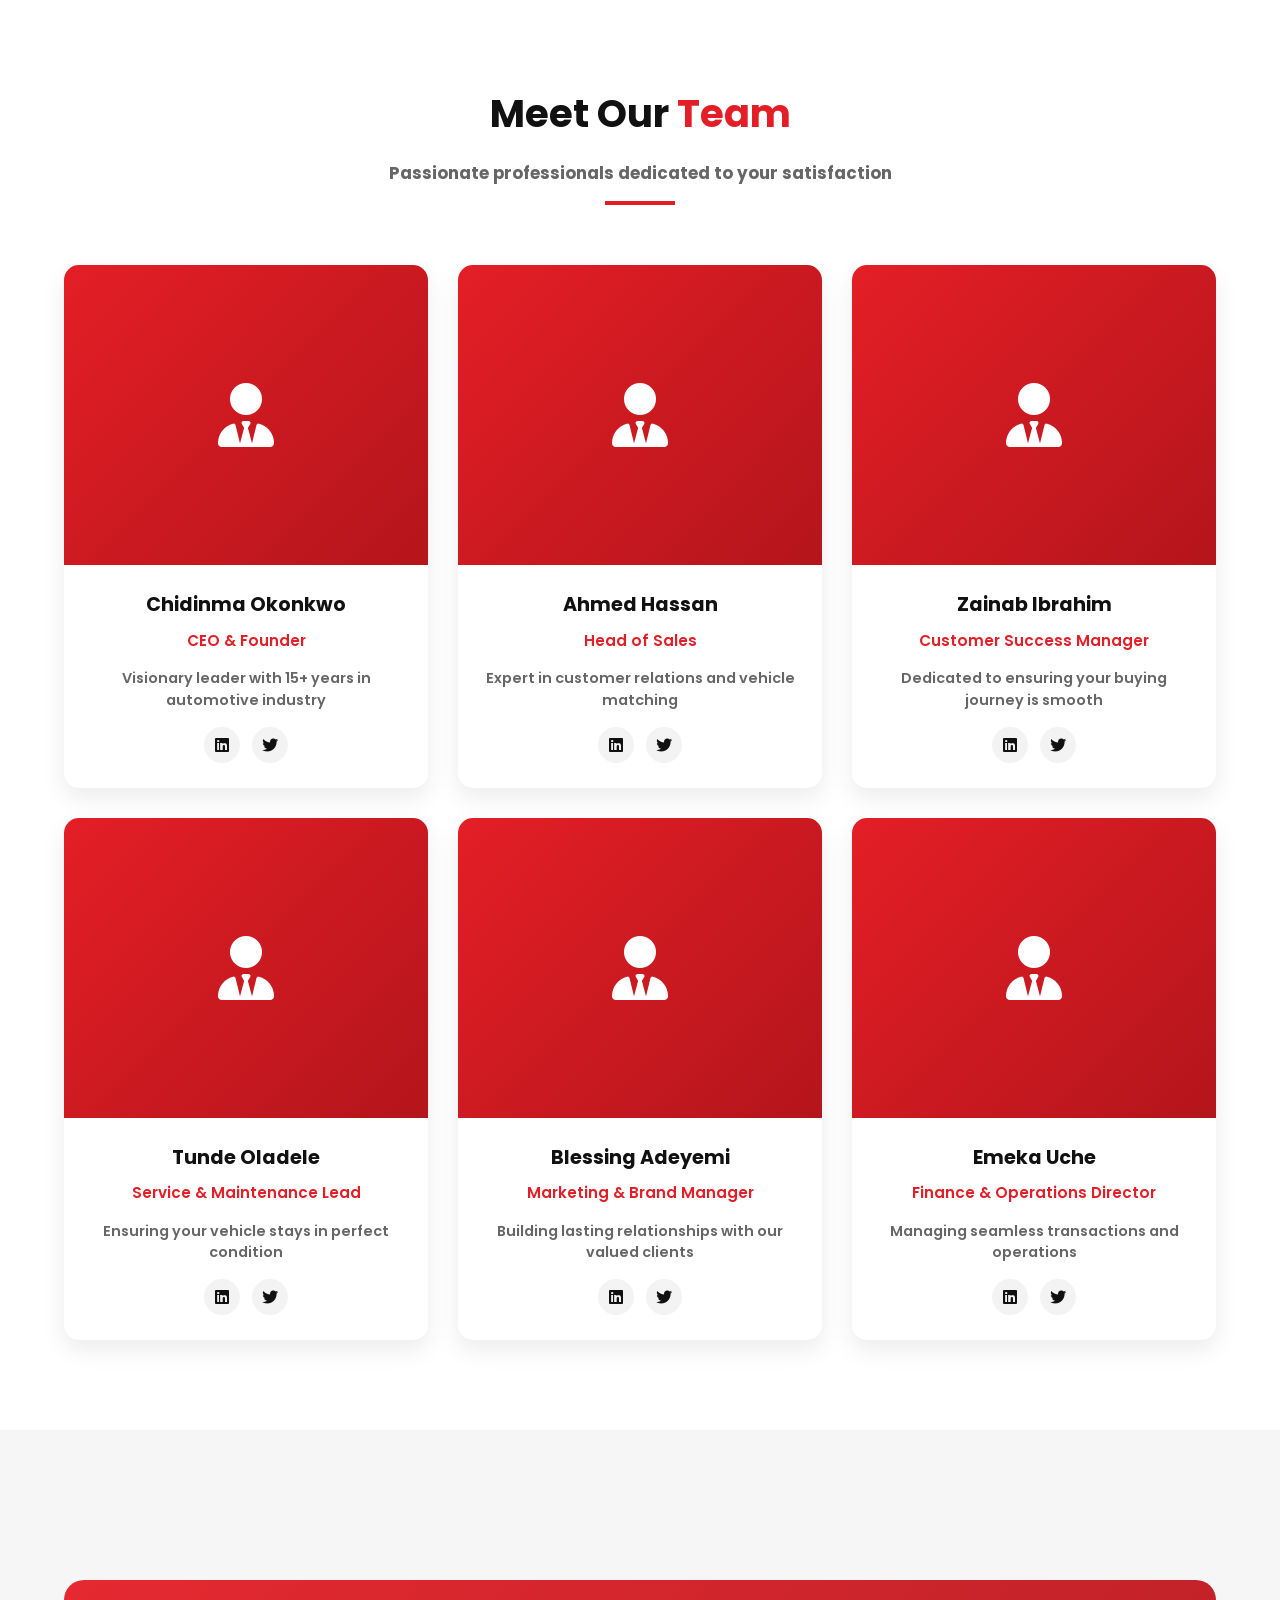
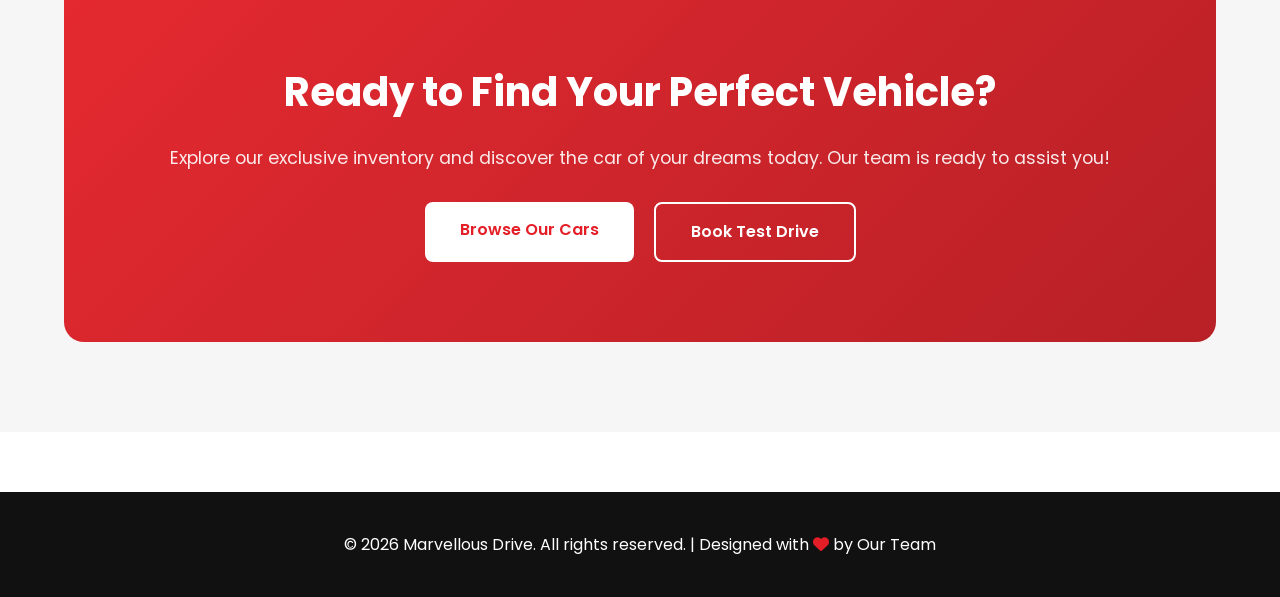
==== commit 388c69a1: "Fix image filenames and update car page" ====
--- a/about.html
+++ b/about.html
@@ -445,18 +445,18 @@
 
             <nav>
                 <ul>
-                    <li><a href="car.html">Home</a></li>
+                    <li><a href="home.html">Home</a></li>
                     <li><a href="cars.html">Cars</a></li>
                     <li><a href="about.html">About</a></li>
-                    <li><a href="#">Services</a></li>
-                    <li><a href="#">Blog</a></li>
-                    <li><a href="#">Contact</a></li>
+                    <li><a href="service.html">Services</a></li>
+                    <li><a href="blog.html">Blog</a></li>
+                    <li><a href="contact.html">Contact</a></li>
                 </ul>
             </nav>
 
             <div class="header-right">
                 <p><i class="fa-solid fa-phone"></i> +234 7058470957</p>
-                <a href="#" class="btn">Book Test Drive</a>
+                <a href="contact.html#enquiry" class="btn">Book Test Drive</a>
             </div>
         </div>
     </header>
@@ -693,7 +693,7 @@
                     <p>Explore our exclusive inventory and discover the car of your dreams today. Our team is ready to assist you!</p>
                     <div class="cta-buttons">
                         <a href="cars.html" class="cta-btn primary">Browse Our Cars</a>
-                        <a href="#" class="cta-btn secondary">Book Test Drive</a>
+                        <a href="contact.html#enquiry" class="cta-btn secondary">Book Test Drive</a>
                     </div>
                 </div>
             </div>
--- a/css/style.css
+++ b/css/style.css
@@ -62,10 +62,13 @@
 nav ul{
 display:flex;
 gap:30px;
+align-items:center;
 }
 
 nav a{
 color:#fff;
+display:inline-block;
+padding:10px 5px;
 transition:.3s;
 }
 
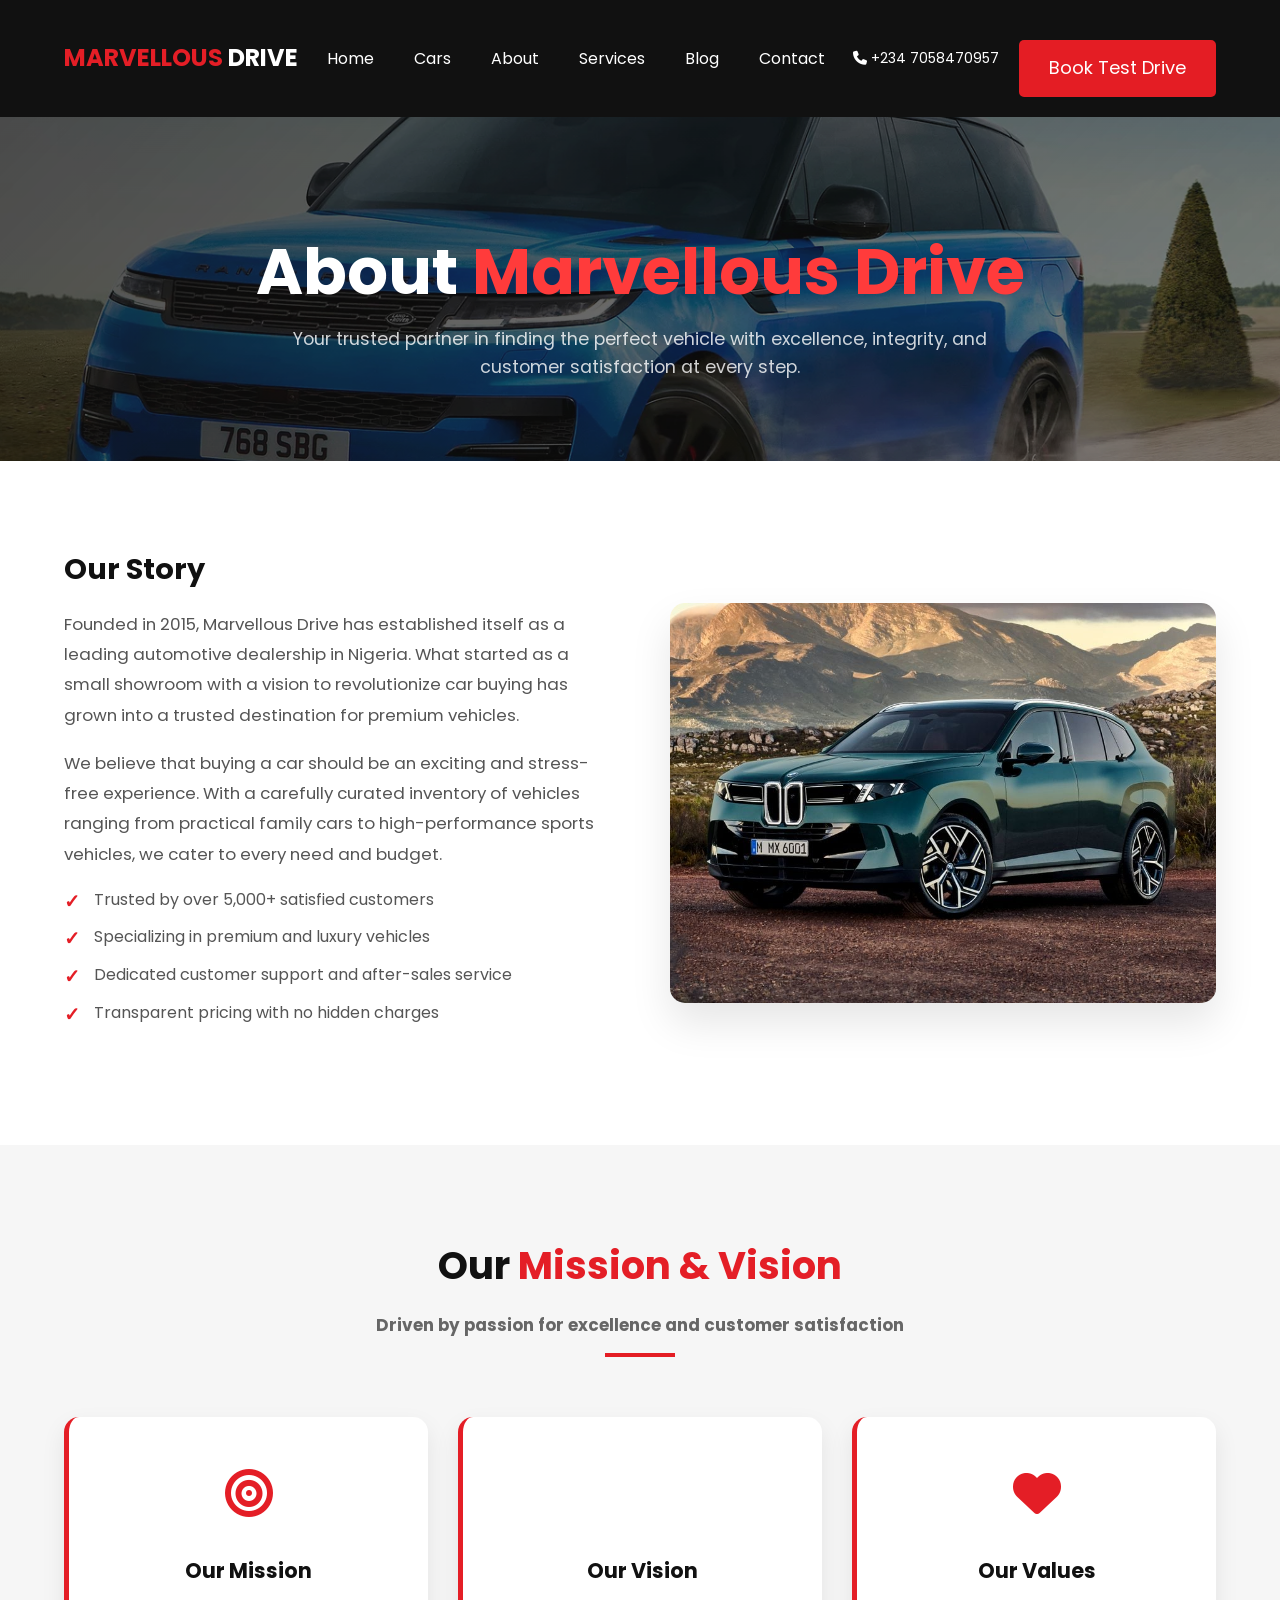
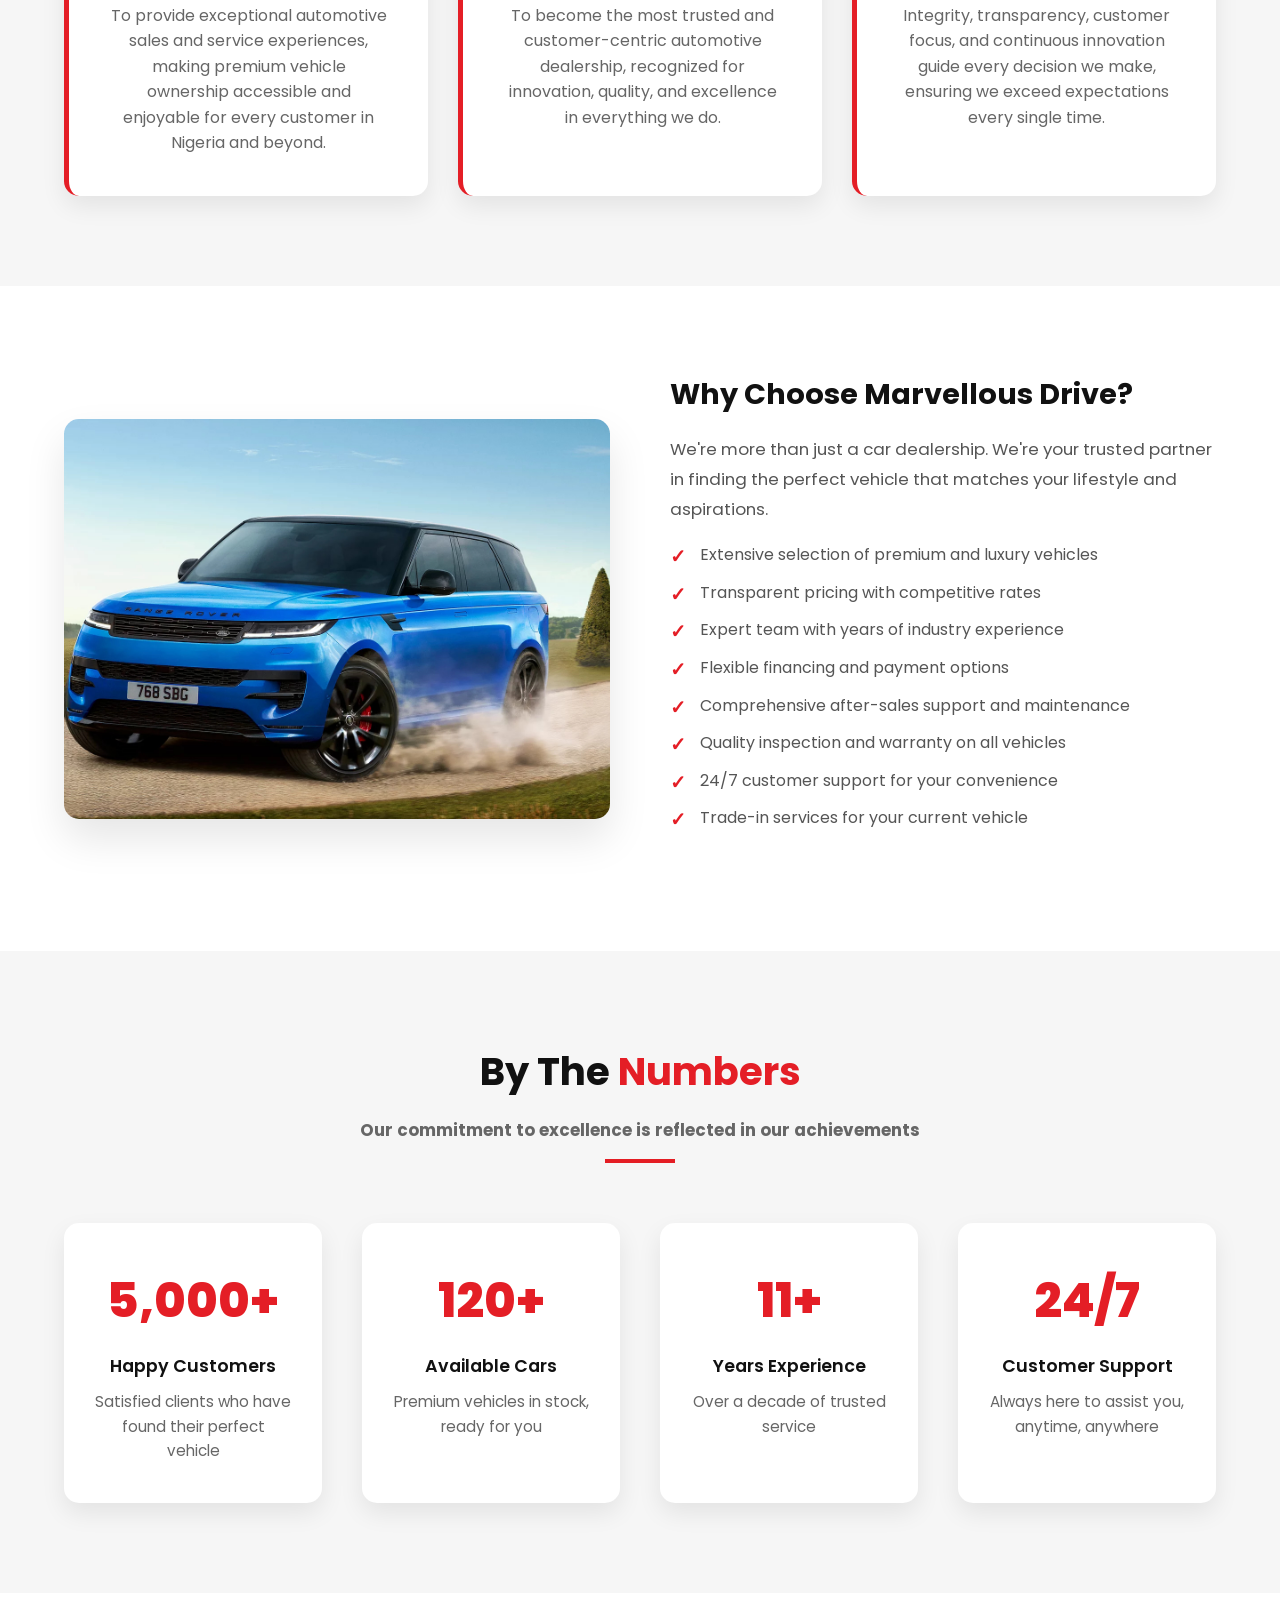
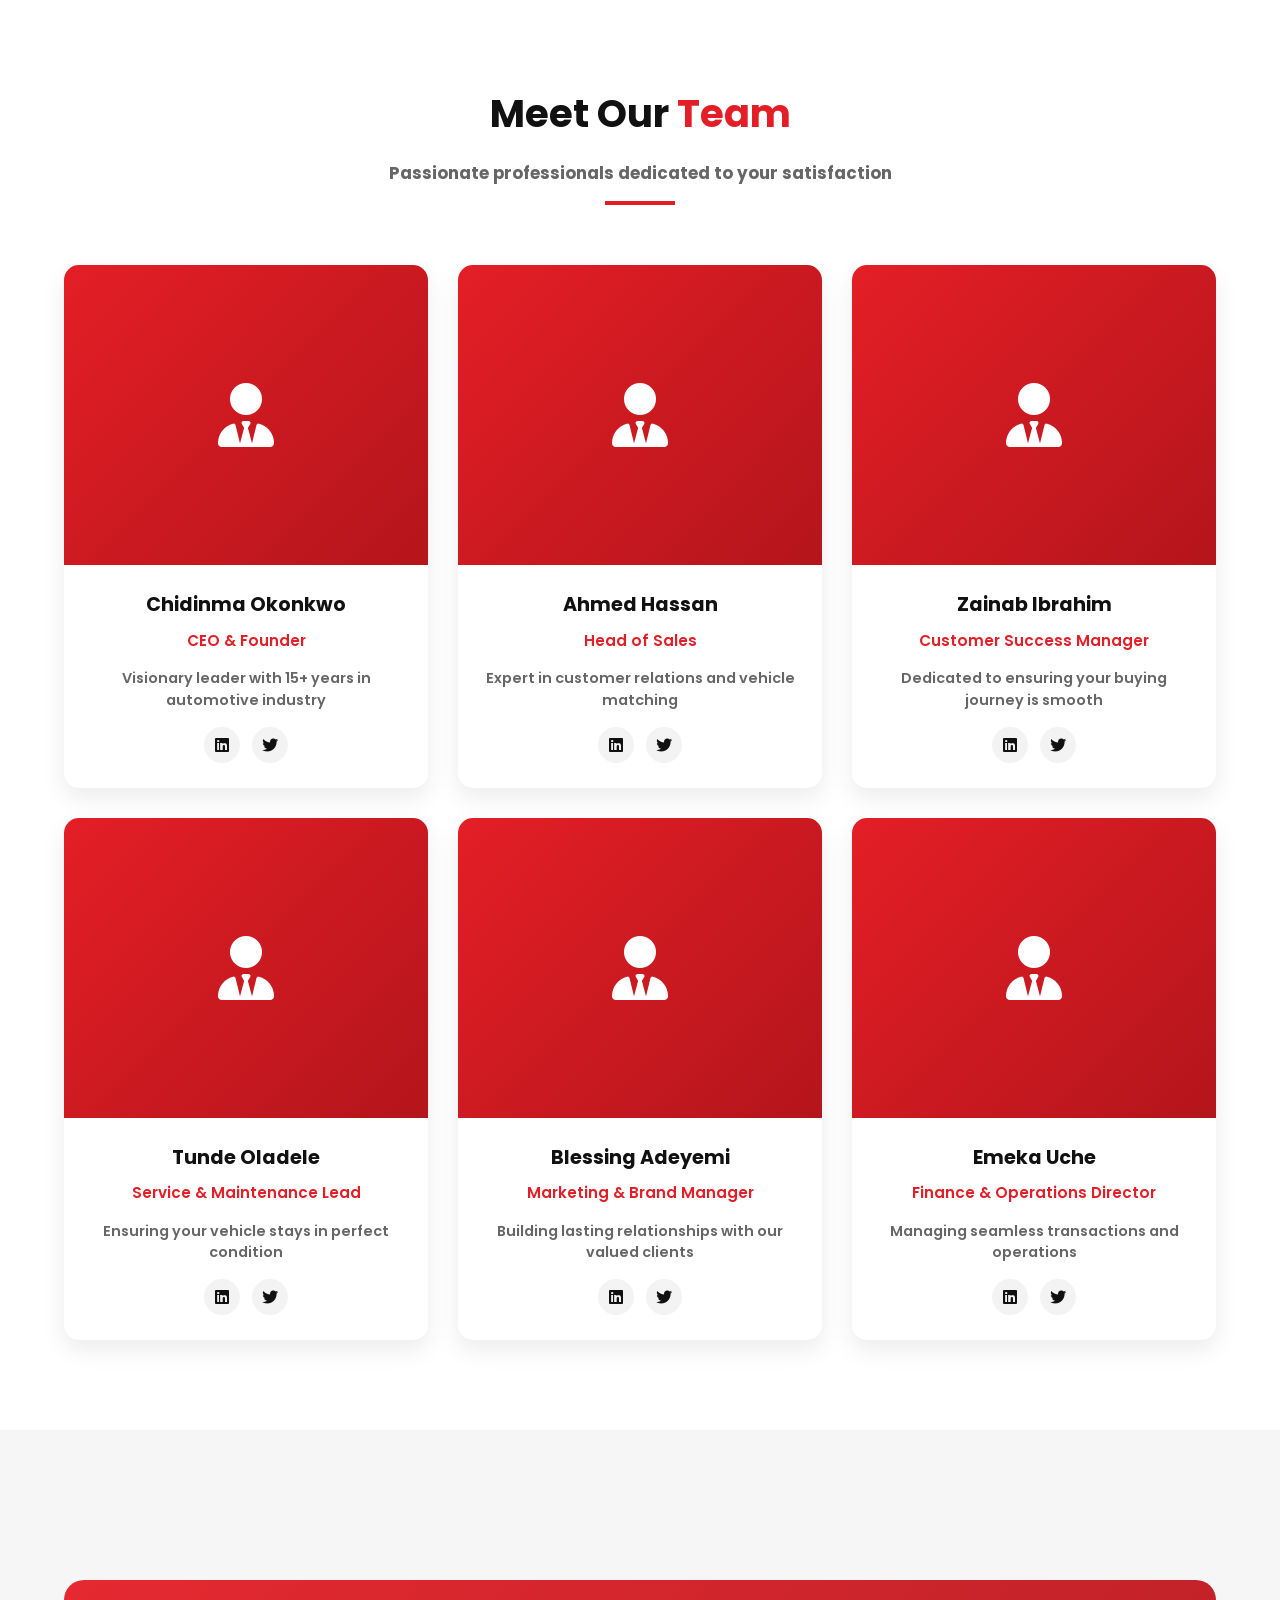
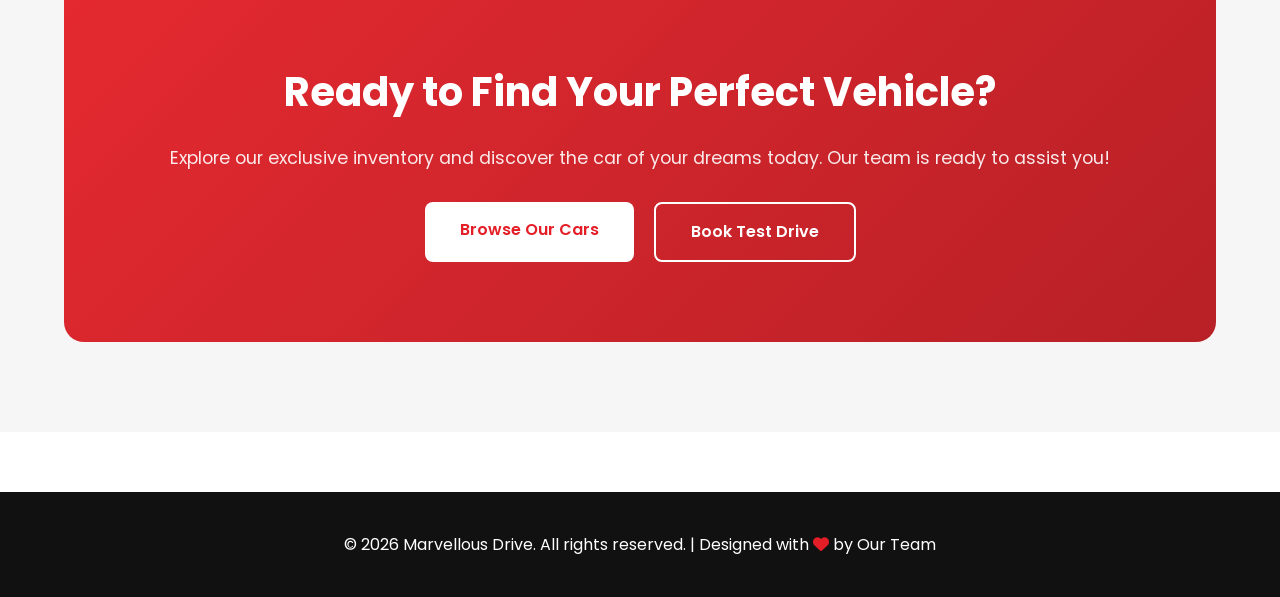
==== commit 0fec64c5: "Adjusted some error" ====
--- a/about.html
+++ b/about.html
@@ -21,11 +21,37 @@
         }
 
         .about-hero {
-            background: linear-gradient(135deg, rgba(17,17,17,0.95), rgba(17,17,17,0.75)),
-                url('images/2022_ferrari_sf90-stradale_sf90_-5-97916.webp') center/cover no-repeat;
+            background: #111;
+            color: #fff;
             padding: 120px 0 80px;
-            color: #fff;
+            position: relative;
+            overflow: hidden;
+            isolation: isolate;
             text-align: center;
+        }
+
+        .about-hero::before {
+            content: "";
+            position: absolute;
+            inset: -8% -4%;
+            background: linear-gradient(135deg, rgba(17,17,17,0.72), rgba(17,17,17,0.38)),
+                url('images/Range Rover Sport.jpg') center/cover no-repeat;
+            animation: heroZoom 18s ease-in-out infinite alternate;
+            transform: scale(1.08);
+            z-index: -2;
+        }
+
+        .about-hero::after {
+            content: "";
+            position: absolute;
+            inset: 0;
+            background: rgba(17,17,17,0.18);
+            z-index: -1;
+        }
+
+        .about-hero .container {
+            position: relative;
+            z-index: 1;
         }
 
         .about-hero h1 {
@@ -445,7 +471,7 @@
 
             <nav>
                 <ul>
-                    <li><a href="home.html">Home</a></li>
+                    <li><a href="index.html">Home</a></li>
                     <li><a href="cars.html">Cars</a></li>
                     <li><a href="about.html">About</a></li>
                     <li><a href="service.html">Services</a></li>
--- a/css/style.css
+++ b/css/style.css
@@ -109,10 +109,30 @@
 
 .hero{
 height:650px;
-background:url('../images/2022_ferrari_sf90-stradale_sf90_-5-97916.webp') center/cover;
+background:#111;
 position:relative;
 display:flex;
 align-items:center;
+overflow:hidden;
+isolation:isolate;
+}
+
+.hero::before {
+content: "";
+position: absolute;
+inset: -8% -4%;
+background: linear-gradient(110deg, rgba(17,17,17,.72), rgba(17,17,17,.35)), url('../images/new-bmw-x5-debuts-5.jpg') center/cover no-repeat;
+animation: heroZoom 18s ease-in-out infinite alternate;
+transform: scale(1.08);
+z-index: -2;
+}
+
+.hero::after {
+content: "";
+position: absolute;
+inset: 0;
+background: rgba(17,17,17,.18);
+z-index: -1;
 }
 
 .overlay{
@@ -121,7 +141,7 @@
 left:0;
 width:100%;
 height:100%;
-background:rgba(0,0,0,.55);
+background:rgba(0,0,0,.12);
 }
 
 .hero-content{
@@ -129,6 +149,7 @@
 display:flex;
 justify-content:space-between;
 align-items:center;
+z-index: 2;
 }
 
 .hero-text{
@@ -297,9 +318,30 @@
 }
 
 .inventory-hero{
-    background: linear-gradient(135deg, rgba(17,17,17,0.95), rgba(17,17,17,0.75)),
-        url('../images/2022_ferrari_sf90-stradale_sf90_-5-97916.webp') center/cover no-repeat;
+    background: #111;
     padding: 90px 0 70px;
+    position: relative;
+    overflow: hidden;
+    isolation: isolate;
+}
+
+.inventory-hero::before {
+    content: "";
+    position: absolute;
+    inset: -8% -4%;
+    background: linear-gradient(135deg, rgba(17,17,17,0.72), rgba(17,17,17,0.38)),
+        url('../images/Mercedes-Benz_GLE-450_Coupe.webp') center/cover no-repeat;
+    animation: heroZoom 18s ease-in-out infinite alternate;
+    transform: scale(1.08);
+    z-index: -2;
+}
+
+.inventory-hero::after {
+    content: "";
+    position: absolute;
+    inset: 0;
+    background: rgba(17,17,17,0.18);
+    z-index: -1;
 }
 
 .inventory-hero-inner{
@@ -307,6 +349,8 @@
     align-items: center;
     justify-content: space-between;
     gap: 30px;
+    position: relative;
+    z-index: 1;
 }
 
 .hero-copy{
@@ -918,6 +962,28 @@
 
 }
 
+@media (max-width: 1024px) {
+    header .container {
+        gap: 16px;
+    }
+
+    .hero-content {
+        align-items: center;
+        flex-direction: column;
+        gap: 28px;
+        text-align: center;
+    }
+
+    .hero-text {
+        width: 100%;
+        max-width: 720px;
+    }
+
+    .cars {
+        grid-template-columns: repeat(2, minmax(0, 1fr));
+    }
+}
+
 @media(max-width:768px){
 
 .section-title{
@@ -935,11 +1001,6 @@
 .brand-logos img{
     width:70px;
 }
-
-}
-
-/* moblie */
-@media(max-width:768px){
 
 header .container{
     flex-direction:column;
@@ -988,4 +1049,159 @@
     height:auto;
 }
 
+}
+
+/* Consistent phone layout for every page using the shared stylesheet */
+@media (max-width: 600px){
+    .container{
+        width: calc(100% - 32px);
+    }
+
+    header{
+        padding: 14px 0;
+    }
+
+    header .container{
+        align-items: center;
+        gap: 12px;
+        text-align: center;
+    }
+
+    .logo h2{
+        font-size: 1.15rem;
+    }
+
+    nav{
+        width: 100%;
+    }
+
+    nav ul{
+        gap: 4px 8px;
+        justify-content: center;
+    }
+
+    nav a{
+        font-size: .78rem;
+        padding: 8px 6px;
+    }
+
+    .header-right{
+        align-items: center;
+        gap: 8px;
+        width: 100%;
+    }
+
+    .header-right p{
+        font-size: .76rem;
+    }
+
+    .header-right .btn{
+        font-size: .82rem;
+        margin-top: 0;
+        padding: 11px 16px;
+    }
+
+    .hero{
+        min-height: 520px;
+    }
+
+    .hero-text h1{
+        font-size: clamp(2.25rem, 12vw, 3.4rem);
+    }
+
+    .hero-text p{
+        font-size: .95rem;
+    }
+
+    .buttons{
+        align-items: stretch;
+        display: flex;
+        flex-direction: column;
+        gap: 12px;
+        margin-top: 25px;
+    }
+
+    .buttons .btn,
+    .buttons .btn-outline{
+        margin-left: 0;
+        padding: 14px 18px;
+        width: 100%;
+    }
+
+    .search-box{
+        margin-top: 0;
+        padding: 24px 0 0;
+    }
+
+    .search-box form{
+        padding: 18px;
+    }
+
+    .featured{
+        padding: 55px 0;
+    }
+
+    .featured h2{
+        font-size: 2rem;
+    }
+
+    .cars,
+    .car-grid{
+        grid-template-columns: 1fr;
+    }
+
+    .inventory-hero{
+        padding: 65px 0 50px;
+    }
+
+    .inventory-hero-inner{
+        align-items: stretch;
+        flex-direction: column;
+    }
+
+    .hero-copy h1{
+        font-size: clamp(2.2rem, 11vw, 3.5rem);
+    }
+
+    .hero-panel{
+        grid-template-columns: repeat(3, 1fr);
+        width: 100%;
+    }
+
+    .stat-box{
+        padding: 16px 10px;
+        text-align: center;
+    }
+
+    .stat-box strong{
+        font-size: 1.35rem;
+    }
+
+    .stat-box span{
+        font-size: .72rem;
+    }
+
+    .car-catalog{
+        padding: 60px 0;
+    }
+
+    .title-row h3{
+        font-size: 1.25rem;
+    }
+
+    .price{
+        font-size: 1rem;
+        white-space: normal;
+    }
+
+    .cta-row{
+        flex-direction: column;
+    }
+
+    .footer-container{
+        grid-template-columns: 1fr;
+        gap: 28px;
+        padding: 50px 24px;
+        text-align: center;
+    }
 }
